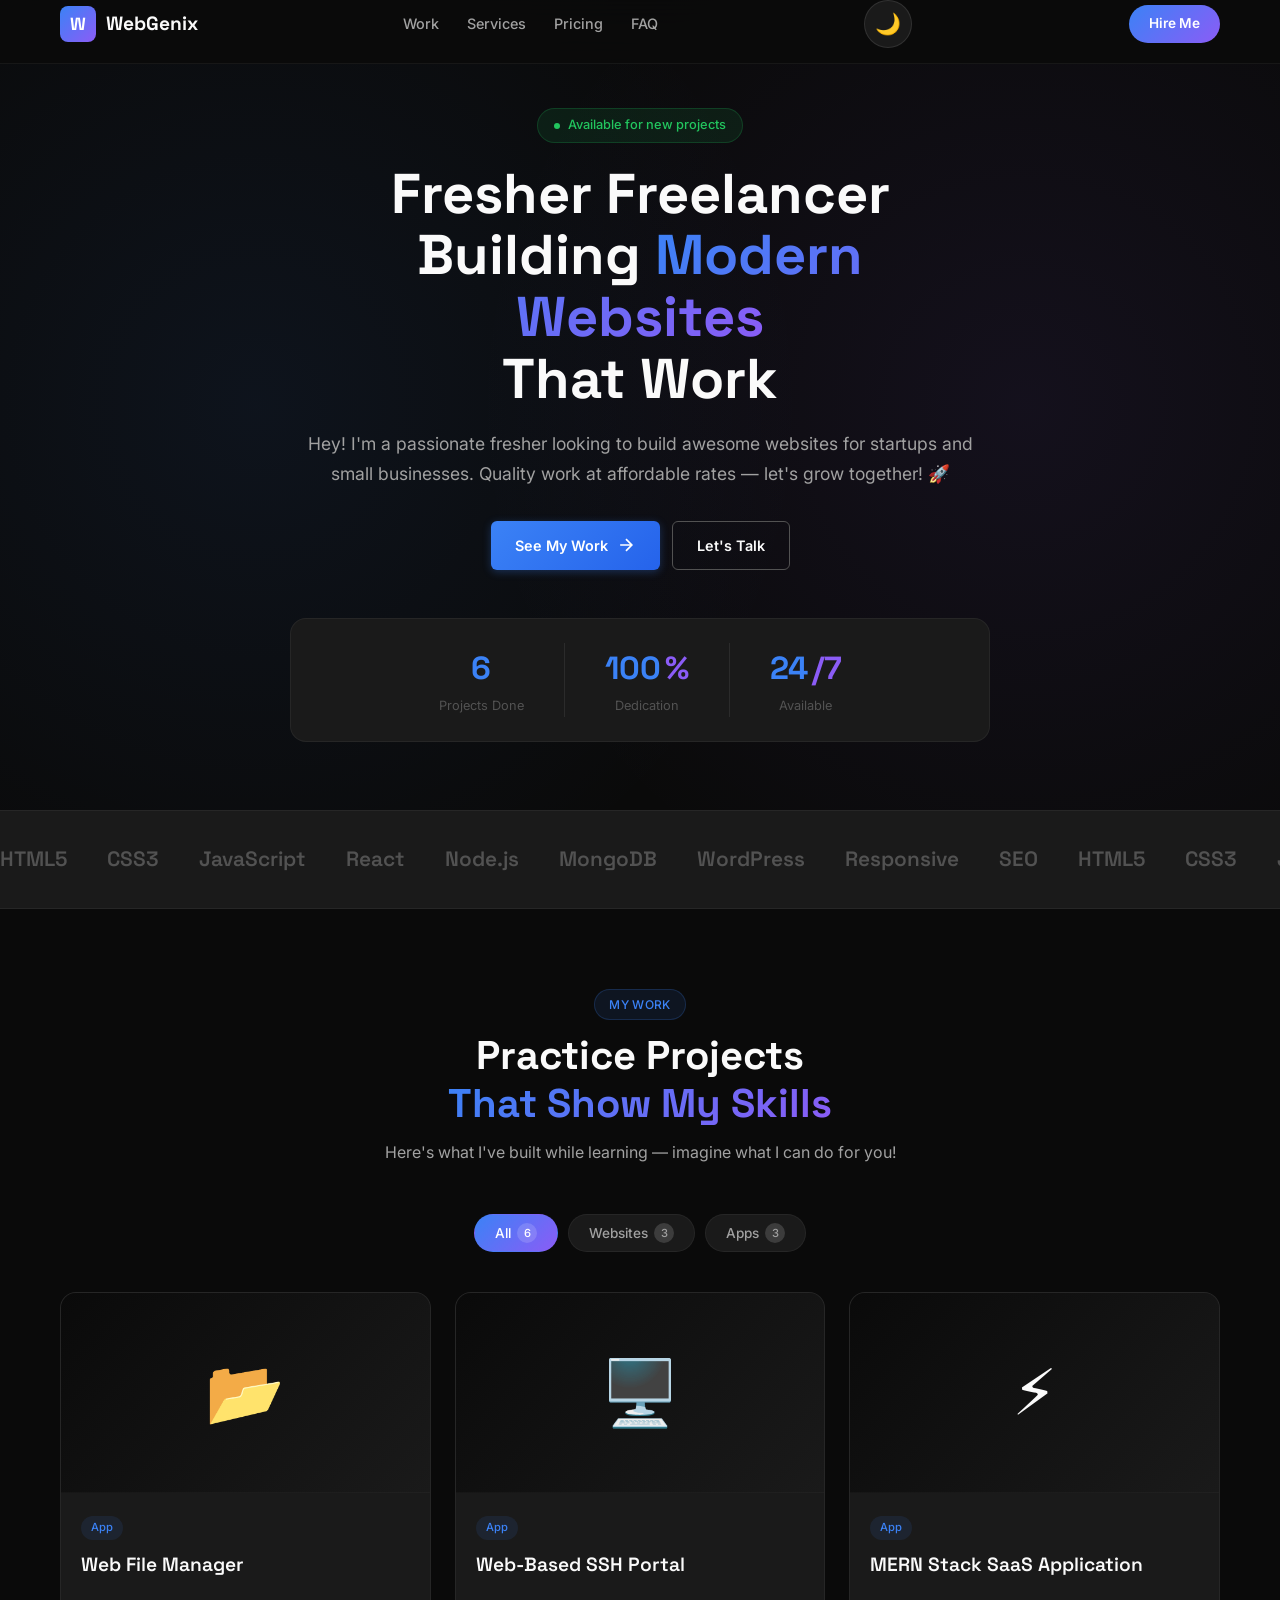
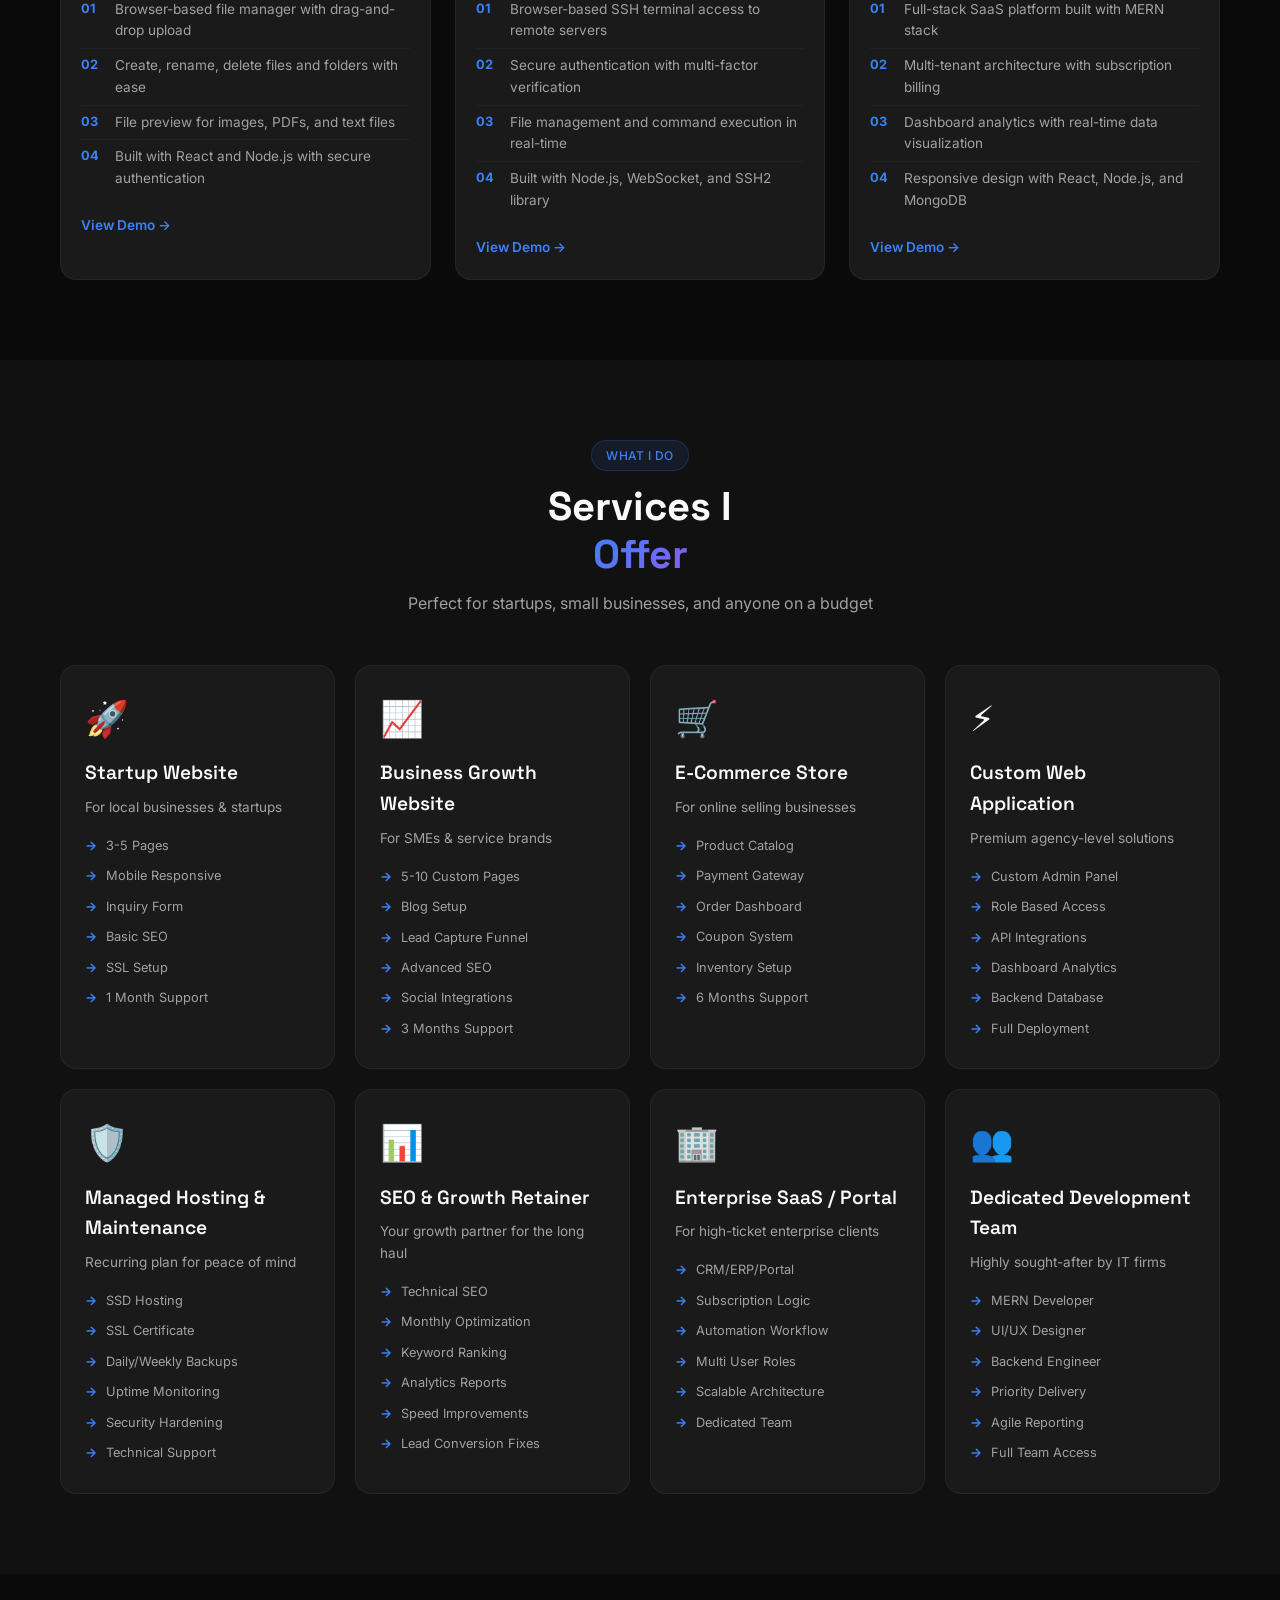
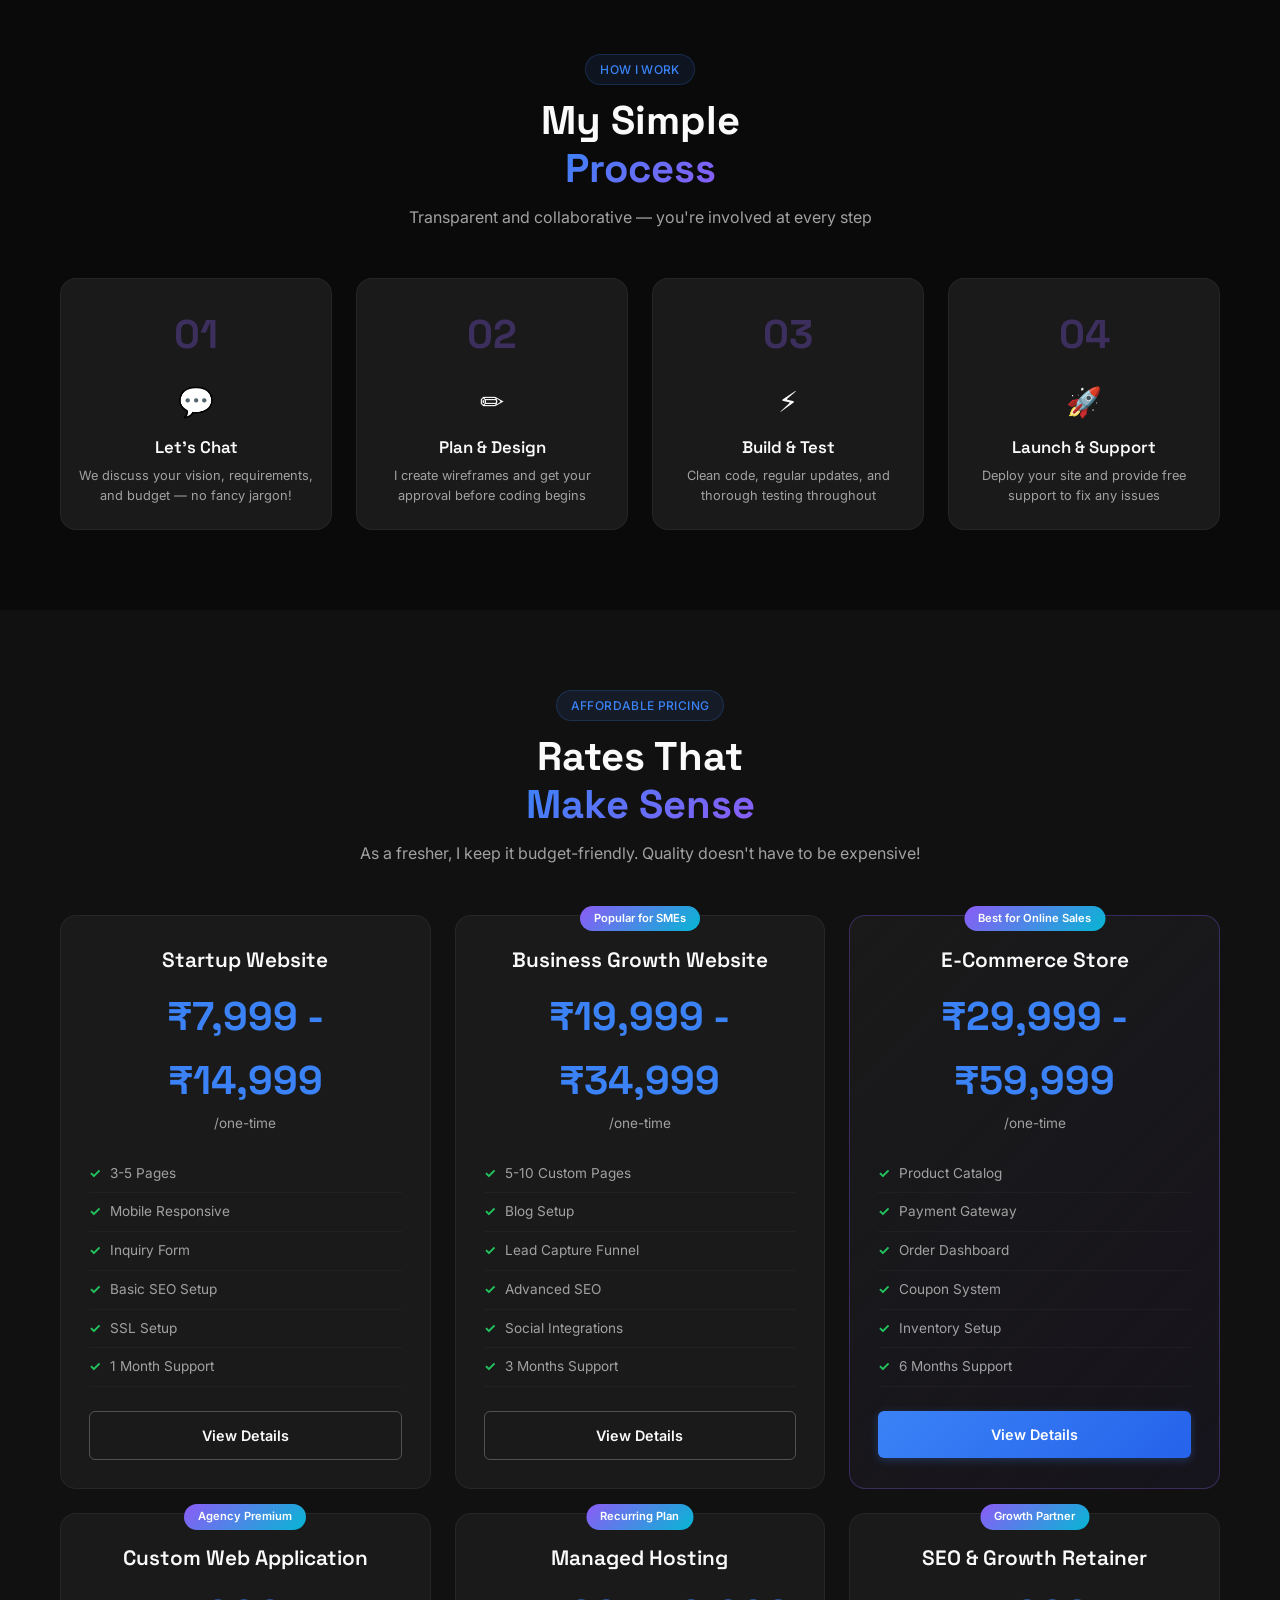
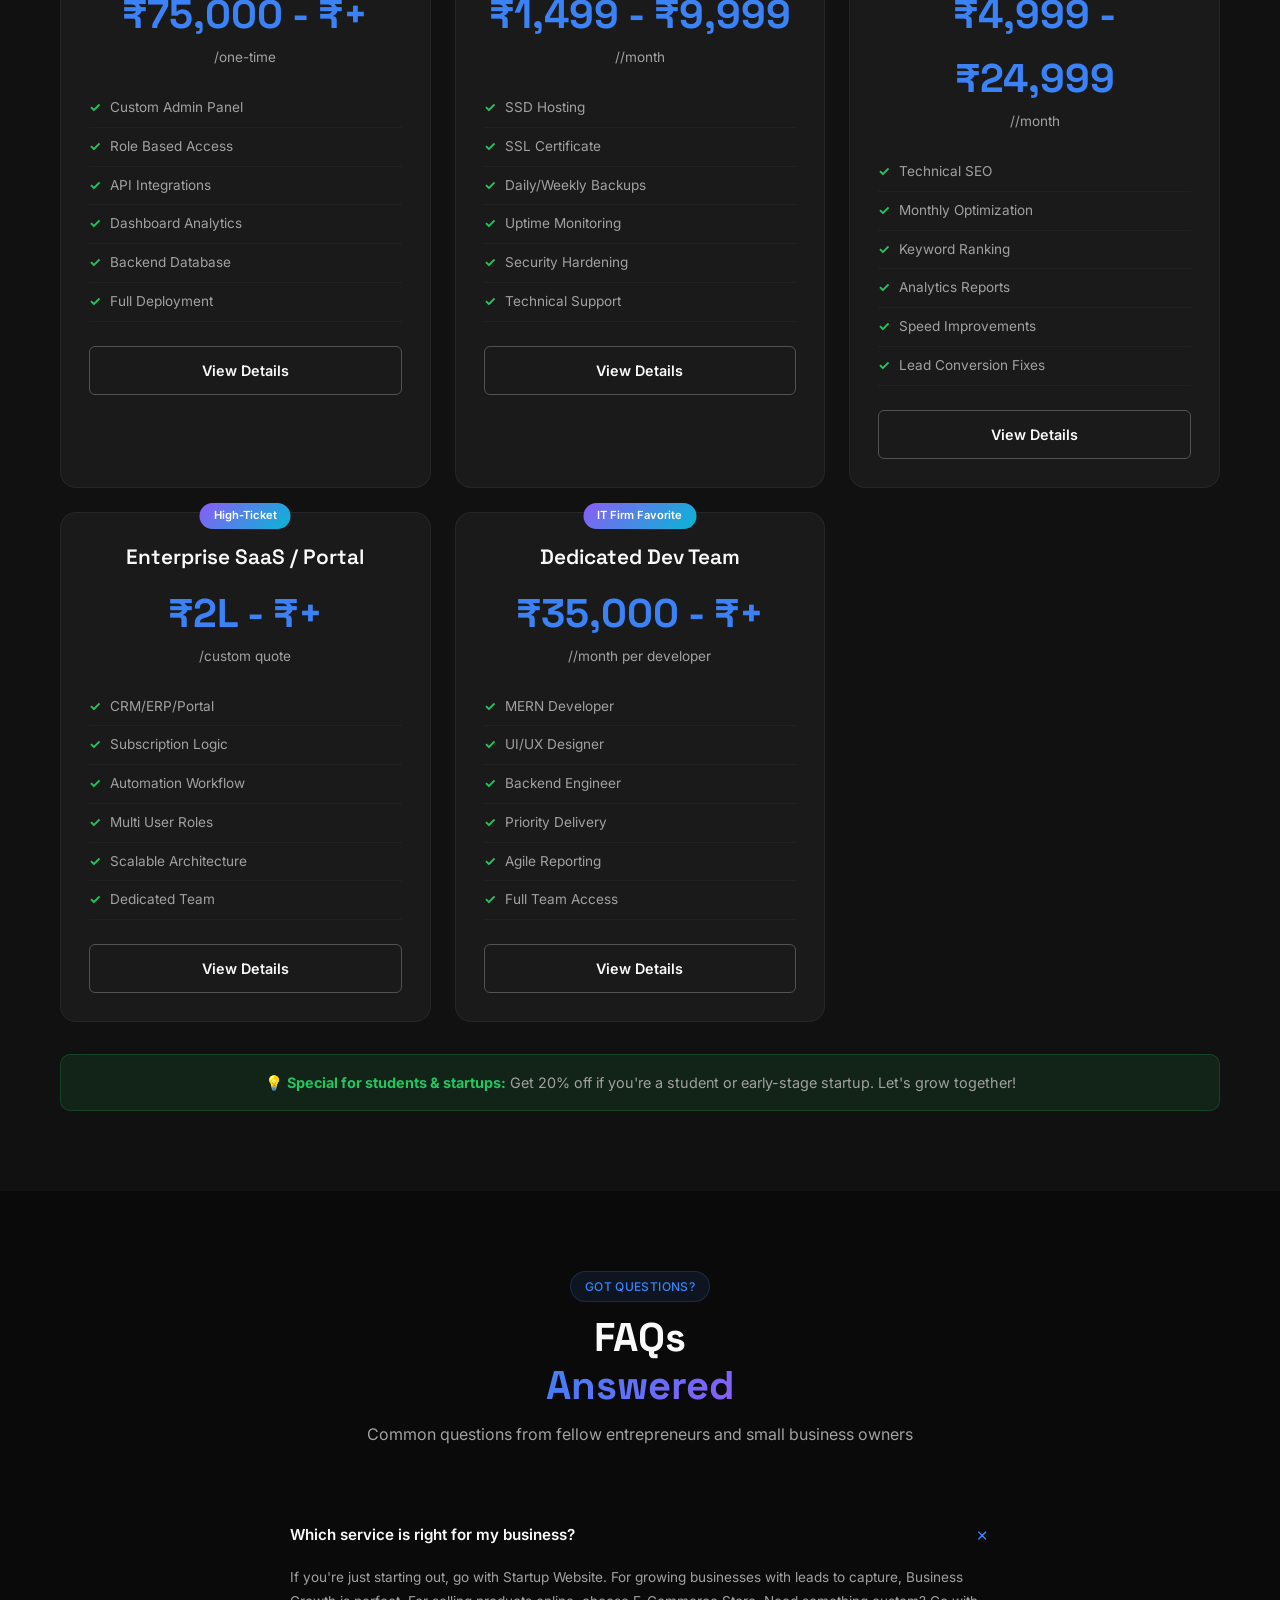
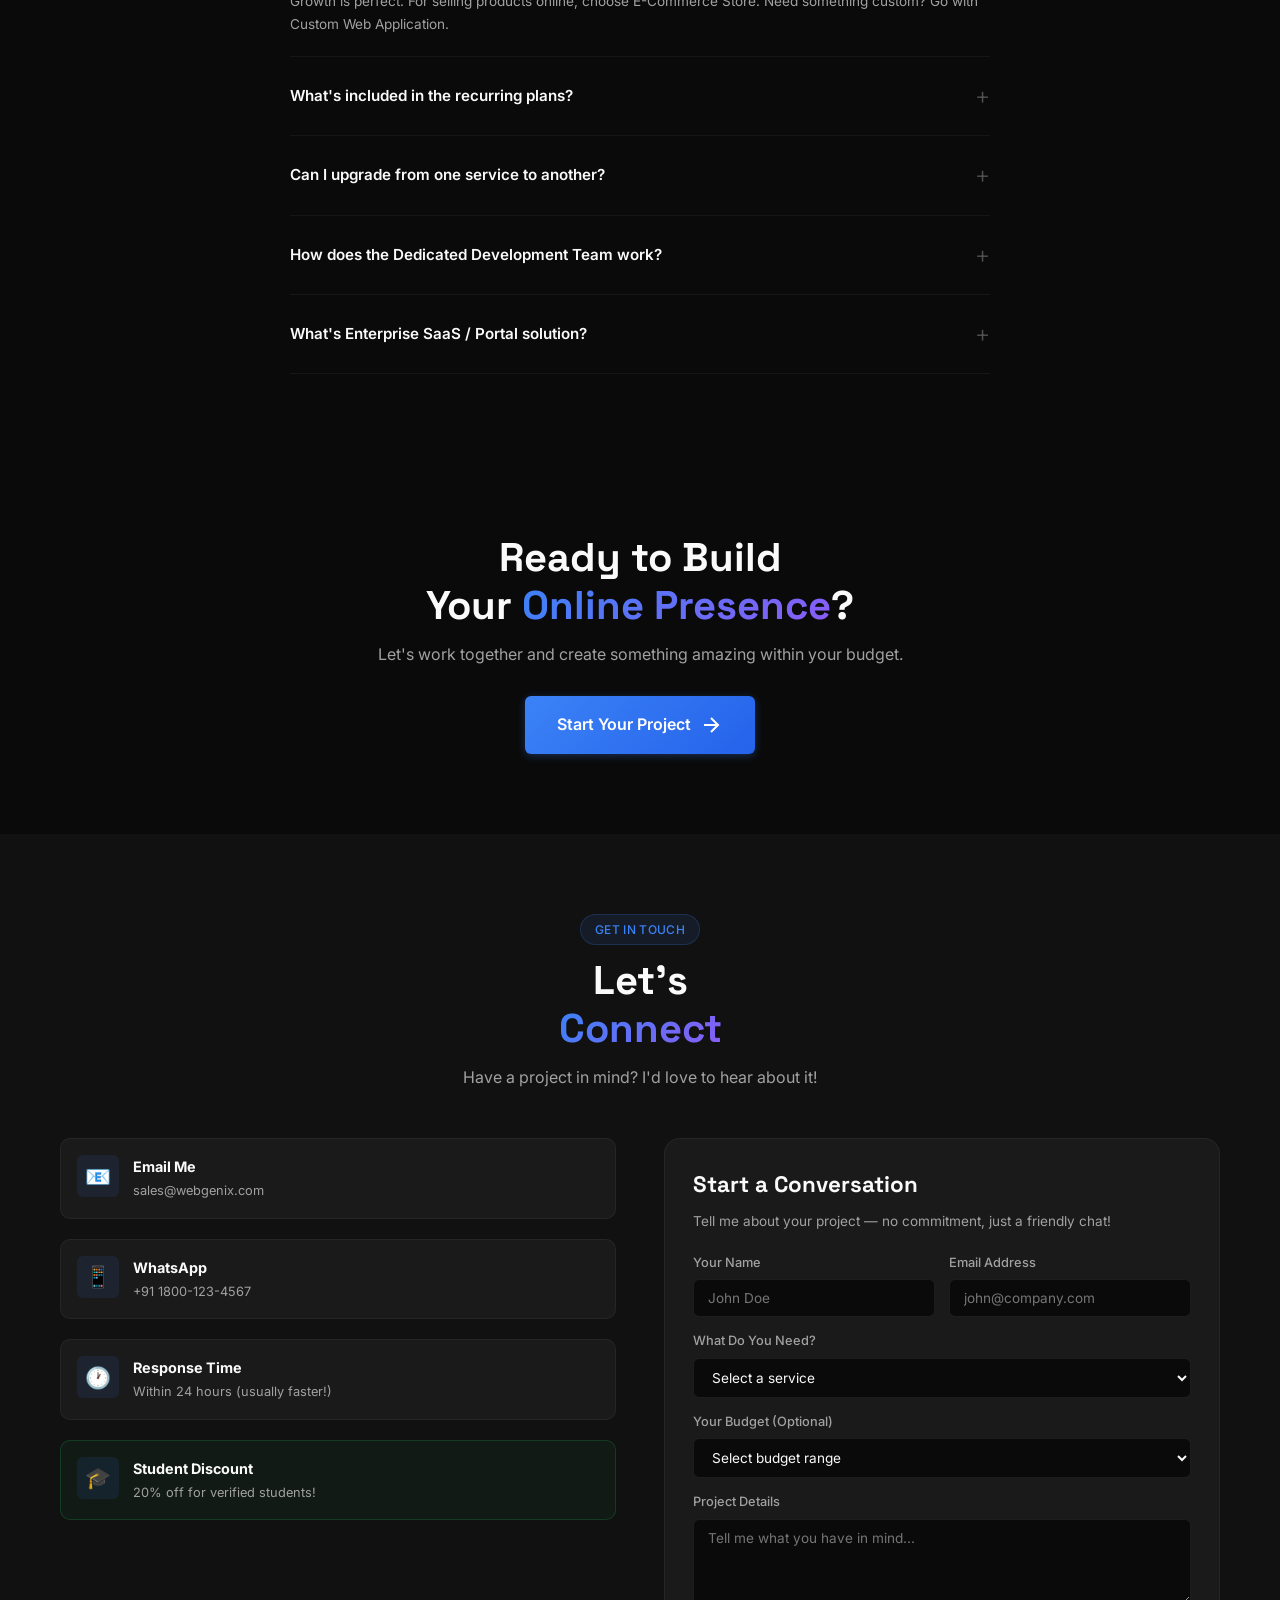
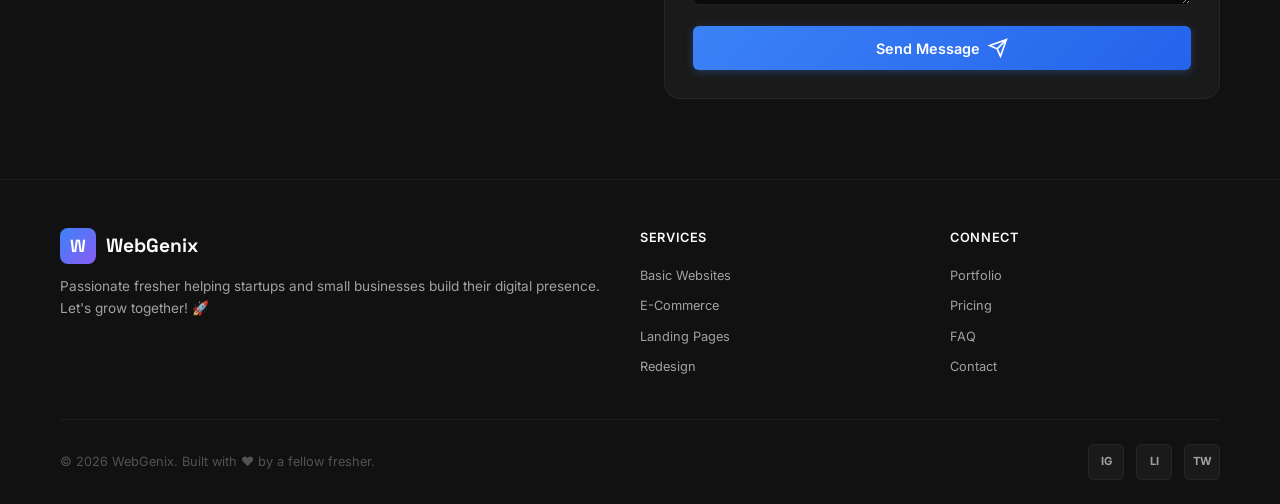
==== index.html @ 500eea71 "first commit" ====
<!DOCTYPE html>
<html lang="en">
<head>
    <meta charset="UTF-8">
    <meta name="viewport" content="width=device-width, initial-scale=1.0">
    <title>WebGenix - Fresher Freelancer | Affordable Web Development</title>
    <link rel="preconnect" href="https://fonts.googleapis.com">
    <link rel="preconnect" href="https://fonts.gstatic.com" crossorigin>
    <link href="https://fonts.googleapis.com/css2?family=Inter:wght@400;500;600;700&family=Space+Grotesk:wght@400;500;600;700&display=swap" rel="stylesheet">
    <link rel="stylesheet" href="style.css">
</head>
<body>
    <!-- Header -->
    <header class="header" id="header">
        <div class="container">
            <div class="header-content">
                <a href="#" class="logo">
                    <div class="logo-icon"><span>W</span></div>
                    <span class="logo-text">WebGenix</span>
                </a>
                <nav class="nav" id="nav">
                    <a href="#portfolio" class="nav-link">Work</a>
                    <a href="#services" class="nav-link">Services</a>
                    <a href="#pricing" class="nav-link">Pricing</a>
                    <a href="#faq" class="nav-link">FAQ</a>
                </nav>
                <button class="theme-toggle" id="themeToggle" aria-label="Toggle theme">
                    <span class="theme-icon light-icon">☀️</span>
                    <span class="theme-icon dark-icon">🌙</span>
                </button>
                <a href="#contact" class="btn-nav">Hire Me</a>
                <button class="mobile-menu-btn" id="mobileMenuBtn" aria-label="Toggle menu">
                    <span></span>
                    <span></span>
                    <span></span>
                </button>
            </div>
        </div>
    </header>

    <!-- Hero Section -->
    <section class="hero" id="hero">
        <div class="hero-pattern"></div>
        <div class="container">
            <div class="hero-content">
                <div class="hero-badge animate-on-scroll">
                    <span class="badge-dot"></span>
                    Available for new projects
                </div>
                <h1 class="hero-title animate-on-scroll">
                    Fresher Freelancer<br>
                    Building <span class="text-gradient">Modern Websites</span><br>
                    That Work
                </h1>
                <p class="hero-description animate-on-scroll">
                    Hey! I'm a passionate fresher looking to build awesome websites for startups and small businesses. 
                    <span class="highlight">Quality work at affordable rates</span> — let's grow together! 🚀
                </p>
                <div class="hero-actions animate-on-scroll">
                    <a href="#portfolio" class="btn btn-primary">
                        See My Work
                        <svg width="20" height="20" viewBox="0 0 24 24" fill="none" stroke="currentColor" stroke-width="2">
                            <path d="M5 12h14M12 5l7 7-7 7"/>
                        </svg>
                    </a>
                    <a href="#contact" class="btn btn-secondary">
                        Let's Talk
                    </a>
                </div>
                <div class="hero-stats animate-on-scroll">
                    <div class="stat-item">
                        <div class="stat-number" data-target="6">0</div>
                        <div class="stat-label">Projects Done</div>
                    </div>
                    <div class="stat-divider"></div>
                    <div class="stat-item">
                        <div class="stat-number" data-target="100">0</div>
                        <div class="stat-suffix">%</div>
                        <div class="stat-label">Dedication</div>
                    </div>
                    <div class="stat-divider"></div>
                    <div class="stat-item">
                        <div class="stat-number" data-target="24">0</div>
                        <div class="stat-suffix">/7</div>
                        <div class="stat-label">Available</div>
                    </div>
                </div>
            </div>
        </div>
    </section>

    <!-- Marquee -->
    <section class="marquee-section">
        <div class="marquee">
            <div class="marquee-content">
                <span>HTML5</span>
                <span>CSS3</span>
                <span>JavaScript</span>
                <span>React</span>
                <span>Node.js</span>
                <span>MongoDB</span>
                <span>WordPress</span>
                <span>Responsive</span>
                <span>SEO</span>
                <span>HTML5</span>
                <span>CSS3</span>
                <span>JavaScript</span>
                <span>React</span>
                <span>Node.js</span>
                <span>MongoDB</span>
                <span>WordPress</span>
                <span>Responsive</span>
                <span>SEO</span>
            </div>
        </div>
    </section>

    <!-- Portfolio Section -->
    <section class="section" id="portfolio">
        <div class="container">
            <div class="section-header animate-on-scroll">
                <span class="section-tag">My Work</span>
                <h2 class="section-title">Practice Projects<br><span class="text-gradient">That Show My Skills</span></h2>
                <p class="section-description">Here's what I've built while learning — imagine what I can do for you!</p>
            </div>
            
            <div class="portfolio-tabs animate-on-scroll">
                <button class="tab-btn active" data-filter="all">
                    <span>All</span>
                    <span class="tab-count">6</span>
                </button>
                <button class="tab-btn" data-filter="website">
                    <span>Websites</span>
                    <span class="tab-count">3</span>
                </button>
                <button class="tab-btn" data-filter="application">
                    <span>Apps</span>
                    <span class="tab-count">3</span>
                </button>
            </div>

            <div class="portfolio-grid" id="portfolioGrid">
                <!-- Portfolio items loaded by JS -->
            </div>
        </div>
    </section>

    <!-- Services Section -->
    <section class="section section-alt" id="services">
        <div class="container">
            <div class="section-header animate-on-scroll">
                <span class="section-tag">What I Do</span>
                <h2 class="section-title">Services I<br><span class="text-gradient">Offer</span></h2>
                <p class="section-description">Perfect for startups, small businesses, and anyone on a budget</p>
            </div>
            <div class="services-grid" id="servicesGrid">
                <!-- Services loaded by JS -->
            </div>
        </div>
    </section>

    <!-- Process Section -->
    <section class="section" id="process">
        <div class="container">
            <div class="section-header animate-on-scroll">
                <span class="section-tag">How I Work</span>
                <h2 class="section-title">My Simple<br><span class="text-gradient">Process</span></h2>
                <p class="section-description">Transparent and collaborative — you're involved at every step</p>
            </div>
            <div class="process-grid">
                <div class="process-step animate-on-scroll">
                    <div class="step-number">01</div>
                    <div class="step-icon">💬</div>
                    <h3 class="step-title">Let's Chat</h3>
                    <p class="step-desc">We discuss your vision, requirements, and budget — no fancy jargon!</p>
                </div>
                <div class="process-step animate-on-scroll">
                    <div class="step-number">02</div>
                    <div class="step-icon">✏️</div>
                    <h3 class="step-title">Plan & Design</h3>
                    <p class="step-desc">I create wireframes and get your approval before coding begins</p>
                </div>
                <div class="process-step animate-on-scroll">
                    <div class="step-number">03</div>
                    <div class="step-icon">⚡</div>
                    <h3 class="step-title">Build & Test</h3>
                    <p class="step-desc">Clean code, regular updates, and thorough testing throughout</p>
                </div>
                <div class="process-step animate-on-scroll">
                    <div class="step-number">04</div>
                    <div class="step-icon">🚀</div>
                    <h3 class="step-title">Launch & Support</h3>
                    <p class="step-desc">Deploy your site and provide free support to fix any issues</p>
                </div>
            </div>
        </div>
    </section>

    <!-- Pricing Section -->
    <section class="section section-alt" id="pricing">
        <div class="container">
            <div class="section-header animate-on-scroll">
                <span class="section-tag">Affordable Pricing</span>
                <h2 class="section-title">Rates That<br><span class="text-gradient">Make Sense</span></h2>
                <p class="section-description">As a fresher, I keep it budget-friendly. Quality doesn't have to be expensive!</p>
            </div>
            <div class="pricing-grid" id="pricingPlans">
                <!-- Pricing plans loaded by JS -->
            </div>
            <div class="pricing-note animate-on-scroll">
                <p>💡 <strong>Special for students & startups:</strong> Get 20% off if you're a student or early-stage startup. Let's grow together!</p>
            </div>
        </div>
    </section>

    <!-- FAQ Section -->
    <section class="section" id="faq">
        <div class="container">
            <div class="section-header animate-on-scroll">
                <span class="section-tag">Got Questions?</span>
                <h2 class="section-title">FAQs<br><span class="text-gradient">Answered</span></h2>
                <p class="section-description">Common questions from fellow entrepreneurs and small business owners</p>
            </div>
            <div class="faq-list" id="faqList">
                <!-- FAQ items loaded by JS -->
            </div>
        </div>
    </section>

    <!-- CTA Section -->
    <section class="section cta-section">
        <div class="container">
            <div class="cta-content animate-on-scroll">
                <h2 class="cta-title">Ready to Build<br>Your <span class="text-gradient">Online Presence</span>?</h2>
                <p class="cta-desc">Let's work together and create something amazing within your budget.</p>
                <a href="#contact" class="btn btn-primary btn-lg">
                    Start Your Project
                    <svg width="24" height="24" viewBox="0 0 24 24" fill="none" stroke="currentColor" stroke-width="2">
                        <path d="M5 12h14M12 5l7 7-7 7"/>
                    </svg>
                </a>
            </div>
        </div>
    </section>

    <!-- Contact Section -->
    <section class="section section-alt" id="contact">
        <div class="container">
            <div class="section-header animate-on-scroll">
                <span class="section-tag">Get In Touch</span>
                <h2 class="section-title">Let's<br><span class="text-gradient">Connect</span></h2>
                <p class="section-description">Have a project in mind? I'd love to hear about it!</p>
            </div>
            <div class="contact-content">
                <div class="contact-info animate-on-scroll">
                    <div class="contact-card">
                        <div class="contact-icon-wrap"><span>📧</span></div>
                        <div>
                            <h4>Email Me</h4>
                            <p>sales@webgenix.com</p>
                        </div>
                    </div>
                    <div class="contact-card">
                        <div class="contact-icon-wrap"><span>📱</span></div>
                        <div>
                            <h4>WhatsApp</h4>
                            <p>+91 1800-123-4567</p>
                        </div>
                    </div>
                    <div class="contact-card">
                        <div class="contact-icon-wrap"><span>🕐</span></div>
                        <div>
                            <h4>Response Time</h4>
                            <p>Within 24 hours (usually faster!)</p>
                        </div>
                    </div>
                    <div class="contact-card highlight-card">
                        <div class="contact-icon-wrap"><span>🎓</span></div>
                        <div>
                            <h4>Student Discount</h4>
                            <p>20% off for verified students!</p>
                        </div>
                    </div>
                </div>
                <div class="contact-form-wrap animate-on-scroll">
                    <form id="quoteForm" class="contact-form">
                        <h3>Start a Conversation</h3>
                        <p class="form-intro">Tell me about your project — no commitment, just a friendly chat!</p>
                        <div class="form-row">
                            <div class="form-group">
                                <label>Your Name</label>
                                <input type="text" placeholder="John Doe" required>
                            </div>
                            <div class="form-group">
                                <label>Email Address</label>
                                <input type="email" placeholder="john@company.com" required>
                            </div>
                        </div>
                        <div class="form-group">
                            <label>What Do You Need?</label>
                            <select required>
                                <option value="">Select a service</option>
                                <option>Basic Website (3-5 pages)</option>
                                <option>E-Commerce Store</option>
                                <option>Landing Page</option>
                                <option>Website Redesign</option>
                                <option>Not sure yet (let's discuss!)</option>
                            </select>
                        </div>
                        <div class="form-group">
                            <label>Your Budget (Optional)</label>
                            <select>
                                <option value="">Select budget range</option>
                                <option>₹5,000 - ₹10,000</option>
                                <option>₹10,000 - ₹20,000</option>
                                <option>₹20,000+</option>
                                <option>Let's discuss</option>
                            </select>
                        </div>
                        <div class="form-group">
                            <label>Project Details</label>
                            <textarea rows="4" placeholder="Tell me what you have in mind..."></textarea>
                        </div>
                        <button type="submit" class="btn btn-primary" style="width:100%;">
                            Send Message
                            <svg width="20" height="20" viewBox="0 0 24 24" fill="none" stroke="currentColor" stroke-width="2">
                                <path d="M22 2L11 13M22 2l-7 20-4-9-9-4 20-7z"/>
                            </svg>
                        </button>
                    </form>
                </div>
            </div>
        </div>
    </section>

    <!-- Footer -->
    <footer class="footer">
        <div class="container">
            <div class="footer-top">
                <div class="footer-brand">
                    <div class="logo">
                        <div class="logo-icon"><span>W</span></div>
                        <span class="logo-text">WebGenix</span>
                    </div>
                    <p>Passionate fresher helping startups and small businesses build their digital presence. Let's grow together! 🚀</p>
                </div>
                <div class="footer-links">
                    <h4>Services</h4>
                    <a href="#services">Basic Websites</a>
                    <a href="#services">E-Commerce</a>
                    <a href="#services">Landing Pages</a>
                    <a href="#services">Redesign</a>
                </div>
                <div class="footer-links">
                    <h4>Connect</h4>
                    <a href="#portfolio">Portfolio</a>
                    <a href="#pricing">Pricing</a>
                    <a href="#faq">FAQ</a>
                    <a href="#contact">Contact</a>
                </div>
            </div>
            <div class="footer-bottom">
                <p>&copy; 2026 WebGenix. Built with ❤️ by a fellow fresher.</p>
                <div class="footer-social">
                    <a href="#" aria-label="Instagram">IG</a>
                    <a href="#" aria-label="LinkedIn">LI</a>
                    <a href="#" aria-label="Twitter">TW</a>
                </div>
            </div>
        </div>
    </footer>

    <script src="services-data.js"></script>
    <script src="script.js"></script>
</body>
</html>
---- style.css ----
/* WebGenix - Complete 8 Services Theme */

:root {
    --color-bg: #0a0a0a;
    --color-bg-alt: #111111;
    --color-surface: #1a1a1a;
    --color-text: #fafafa;
    --color-text-secondary: #a1a1a1;
    --color-text-muted: #525252;
    --color-primary: #3b82f6;
    --color-primary-hover: #2563eb;
    --color-accent: #8b5cf6;
    --color-success: #22c55e;
    --font-main: 'Inter', system-ui, -apple-system, sans-serif;
    --font-display: 'Space Grotesk', system-ui, sans-serif;
    --container-max-width: 1200px;
    --radius-sm: 6px;
    --radius-md: 10px;
    --radius-lg: 16px;
    --radius-full: 9999px;
}

* { margin: 0; padding: 0; box-sizing: border-box; }

body {
    font-family: var(--font-main);
    background-color: var(--color-bg);
    color: var(--color-text);
    line-height: 1.6;
    overflow-x: hidden;
}

a { text-decoration: none; color: inherit; }

.container {
    max-width: var(--container-max-width);
    margin: 0 auto;
    padding: 0 20px;
}

/* Animations on Scroll */
.animate-on-scroll {
    opacity: 0;
    transform: translateY(20px);
    transition: opacity 0.7s ease, transform 0.7s ease;
}

.animate-on-scroll.visible {
    opacity: 1;
    transform: translateY(0);
}

/* Section */
.section {
    padding: 80px 0;
    position: relative;
}

.section-alt {
    background-color: var(--color-bg-alt);
}

.section-header {
    text-align: center;
    margin-bottom: 48px;
}

.section-tag {
    display: inline-block;
    padding: 5px 14px;
    background: rgba(59, 130, 246, 0.1);
    border: 1px solid rgba(59, 130, 246, 0.2);
    border-radius: var(--radius-full);
    font-size: 0.75rem;
    font-weight: 500;
    color: var(--color-primary);
    margin-bottom: 12px;
    letter-spacing: 0.03em;
    text-transform: uppercase;
}

.section-title {
    font-family: var(--font-display);
    font-size: 2.5rem;
    font-weight: 700;
    line-height: 1.2;
    margin-bottom: 12px;
}

.text-gradient {
    background: linear-gradient(135deg, #3b82f6, #8b5cf6);
    -webkit-background-clip: text;
    -webkit-text-fill-color: transparent;
    background-clip: text;
}

.section-description {
    font-size: 1rem;
    color: var(--color-text-secondary);
    max-width: 600px;
    margin: 0 auto;
}

/* Buttons */
.btn {
    display: inline-flex;
    align-items: center;
    justify-content: center;
    gap: 8px;
    padding: 12px 24px;
    font-size: 0.9rem;
    font-weight: 600;
    border-radius: var(--radius-sm);
    border: none;
    cursor: pointer;
    transition: all 250ms ease;
    font-family: var(--font-main);
}

.btn-primary {
    background: linear-gradient(135deg, #3b82f6, #2563eb);
    color: white;
    box-shadow: 0 2px 8px rgba(59, 130, 246, 0.3);
}

.btn-primary:hover {
    transform: translateY(-2px);
    box-shadow: 0 4px 16px rgba(59, 130, 246, 0.5);
}

.btn-secondary {
    background-color: transparent;
    color: var(--color-text);
    border: 1.5px solid var(--color-text-muted);
}

.btn-secondary:hover {
    background-color: var(--color-surface);
    border-color: var(--color-text);
}

.btn-lg {
    padding: 16px 32px;
    font-size: 1rem;
}

/* Header */
.header {
    position: fixed;
    top: 0; left: 0; right: 0;
    height: 64px;
    background: rgba(10, 10, 10, 0.9);
    backdrop-filter: blur(16px);
    border-bottom: 1px solid rgba(255, 255, 255, 0.05);
    z-index: 1000;
    transition: box-shadow 300ms ease;
}

.header.scrolled {
    box-shadow: 0 2px 12px rgba(0, 0, 0, 0.2);
}

.header-content {
    display: flex;
    align-items: center;
    justify-content: space-between;
    height: 100%;
}

.logo {
    display: flex;
    align-items: center;
    gap: 10px;
    font-size: 1.2rem;
    font-weight: 700;
    font-family: var(--font-display);
}

.logo-icon {
    width: 36px; height: 36px;
    background: linear-gradient(135deg, #3b82f6, #8b5cf6);
    border-radius: 8px;
    display: flex;
    align-items: center;
    justify-content: center;
    font-weight: 800;
    font-size: 1.1rem;
    color: white;
}

.nav {
    display: flex;
    gap: 28px;
}

.nav-link {
    color: var(--color-text-secondary);
    font-weight: 500;
    font-size: 0.9rem;
    transition: color 200ms ease;
}

.nav-link:hover { color: var(--color-text); }

.btn-nav {
    padding: 8px 20px;
    background: linear-gradient(135deg, #3b82f6, #8b5cf6);
    color: white;
    border-radius: var(--radius-full);
    font-size: 0.85rem;
    font-weight: 600;
    transition: all 250ms ease;
}

.btn-nav:hover {
    transform: translateY(-2px);
    box-shadow: 0 4px 12px rgba(59, 130, 246, 0.4);
}

.mobile-menu-btn {
    display: none;
    flex-direction: column;
    gap: 5px;
    background: none;
    border: none;
    cursor: pointer;
    padding: 8px;
}

.mobile-menu-btn span {
    width: 22px; height: 2px;
    background-color: var(--color-text);
    transition: all 200ms ease;
}

/* Hero */
.hero {
    min-height: 90vh;
    display: flex;
    align-items: center;
    position: relative;
    padding: 100px 0 60px;
}

.hero-pattern {
    position: absolute;
    inset: 0;
    background-image:
        radial-gradient(circle at 20% 50%, rgba(59, 130, 246, 0.08) 0%, transparent 50%),
        radial-gradient(circle at 80% 50%, rgba(139, 92, 246, 0.08) 0%, transparent 50%);
    pointer-events: none;
}

.hero-content {
    position: relative;
    text-align: center;
    max-width: 700px;
    margin: 0 auto;
}

.hero-badge {
    display: inline-flex;
    align-items: center;
    gap: 8px;
    padding: 6px 16px;
    background: rgba(34, 197, 94, 0.1);
    border: 1px solid rgba(34, 197, 94, 0.2);
    border-radius: var(--radius-full);
    font-size: 0.8rem;
    font-weight: 500;
    color: #22c55e;
    margin-bottom: 20px;
}

.badge-dot {
    width: 6px; height: 6px;
    background: #22c55e;
    border-radius: 50%;
    animation: pulse 1.5s ease-in-out infinite;
}

@keyframes pulse {
    0%, 100% { opacity: 1; }
    50% { opacity: 0.3; }
}

.hero-title {
    font-family: var(--font-display);
    font-size: 3.5rem;
    font-weight: 800;
    line-height: 1.1;
    margin-bottom: 20px;
}

.hero-description {
    font-size: 1.1rem;
    color: var(--color-text-secondary);
    margin-bottom: 32px;
    line-height: 1.7;
}

.hero-actions {
    display: flex;
    gap: 12px;
    justify-content: center;
    margin-bottom: 48px;
}

.hero-stats {
    display: flex;
    justify-content: center;
    gap: 40px;
    padding: 24px 40px;
    background: var(--color-surface);
    border: 1px solid rgba(255, 255, 255, 0.05);
    border-radius: var(--radius-lg);
}

.stat-item { text-align: center; }

.stat-number {
    font-family: var(--font-display);
    font-size: 2rem;
    font-weight: 800;
    color: var(--color-primary);
    display: inline;
}

.stat-suffix {
    font-family: var(--font-display);
    font-size: 2rem;
    font-weight: 800;
    color: var(--color-accent);
    display: inline;
}

.stat-label {
    font-size: 0.8rem;
    color: var(--color-text-muted);
    margin-top: 2px;
}

.stat-divider {
    width: 1px;
    background: rgba(255, 255, 255, 0.08);
}

/* Marquee */
.marquee-section {
    padding: 32px 0;
    background: var(--color-surface);
    border-top: 1px solid rgba(255, 255, 255, 0.05);
    border-bottom: 1px solid rgba(255, 255, 255, 0.05);
    overflow: hidden;
}

.marquee {
    display: flex;
    animation: marquee 25s linear infinite;
    white-space: nowrap;
}

.marquee-content {
    display: flex;
    gap: 40px;
    flex-shrink: 0;
}

.marquee-content span {
    font-family: var(--font-display);
    font-size: 1.3rem;
    font-weight: 600;
    color: var(--color-text-muted);
    transition: color 300ms ease;
}

.marquee-content span:hover { color: var(--color-primary); }

@keyframes marquee {
    0% { transform: translateX(0); }
    100% { transform: translateX(-50%); }
}

/* Services Grid - 8 Cards Layout */
.services-grid {
    display: grid;
    grid-template-columns: repeat(auto-fit, minmax(260px, 1fr));
    gap: 20px;
}

.service-card {
    background: var(--color-surface);
    border: 1px solid rgba(255, 255, 255, 0.05);
    border-radius: var(--radius-lg);
    padding: 24px;
    transition: all 300ms ease;
}

.service-card:hover {
    transform: translateY(-5px);
    border-color: rgba(59, 130, 246, 0.2);
    box-shadow: 0 12px 24px rgba(0, 0, 0, 0.2);
}

.service-icon {
    font-size: 2.2rem;
    margin-bottom: 12px;
}

.service-title {
    font-family: var(--font-display);
    font-size: 1.2rem;
    font-weight: 600;
    margin-bottom: 8px;
}

.service-desc {
    color: var(--color-text-secondary);
    font-size: 0.85rem;
    margin-bottom: 12px;
    line-height: 1.6;
}

.service-features {
    list-style: none;
}

.service-features li {
    padding: 5px 0;
    color: var(--color-text-secondary);
    font-size: 0.8rem;
}

.service-features li::before {
    content: "→ ";
    color: var(--color-primary);
    font-weight: 700;
    margin-right: 6px;
}

/* Pricing Grid - 8 Cards Layout */
.pricing-grid {
    display: grid;
    grid-template-columns: repeat(auto-fit, minmax(280px, 1fr));
    gap: 24px;
}

.pricing-card {
    background: var(--color-surface);
    border: 1px solid rgba(255, 255, 255, 0.05);
    border-radius: var(--radius-lg);
    padding: 28px;
    text-align: center;
    transition: all 300ms ease;
    position: relative;
}

.pricing-card.featured {
    border-color: rgba(139, 92, 246, 0.3);
    background: linear-gradient(135deg, var(--color-surface), rgba(139, 92, 246, 0.05));
}

.pricing-card:hover {
    transform: translateY(-5px);
    box-shadow: 0 12px 24px rgba(0, 0, 0, 0.2);
}

.pricing-badge {
    position: absolute;
    top: -10px; left: 50%;
    transform: translateX(-50%);
    padding: 4px 14px;
    background: linear-gradient(135deg, #8b5cf6, #06b6d4);
    color: white;
    border-radius: var(--radius-full);
    font-size: 0.7rem;
    font-weight: 600;
    white-space: nowrap;
}

.pricing-name {
    font-family: var(--font-display);
    font-size: 1.3rem;
    font-weight: 600;
    margin-bottom: 8px;
}

.pricing-amount {
    font-family: var(--font-display);
    font-size: 2.5rem;
    font-weight: 800;
    color: var(--color-primary);
}

.pricing-period {
    color: var(--color-text-secondary);
    font-size: 0.85rem;
    margin-bottom: 20px;
}

.pricing-features {
    list-style: none;
    margin-bottom: 24px;
    text-align: left;
}

.pricing-features li {
    padding: 8px 0;
    border-bottom: 1px solid rgba(255, 255, 255, 0.03);
    color: var(--color-text-secondary);
    font-size: 0.85rem;
}

.pricing-features li::before {
    content: "✓ ";
    color: #22c55e;
    font-weight: 700;
    margin-right: 6px;
}

/* Portfolio */
.portfolio-tabs {
    display: flex;
    justify-content: center;
    gap: 10px;
    margin-bottom: 40px;
    flex-wrap: wrap;
}

.tab-btn {
    display: inline-flex;
    align-items: center;
    gap: 6px;
    padding: 8px 20px;
    background: var(--color-surface);
    border: 1px solid rgba(255, 255, 255, 0.05);
    border-radius: var(--radius-full);
    font-size: 0.85rem;
    font-weight: 500;
    cursor: pointer;
    transition: all 250ms ease;
    color: var(--color-text-secondary);
    font-family: var(--font-main);
}

.tab-btn:hover {
    border-color: rgba(59, 130, 246, 0.3);
    color: var(--color-text);
}

.tab-btn.active {
    background: linear-gradient(135deg, #3b82f6, #8b5cf6);
    color: white;
    border-color: transparent;
}

.tab-count {
    display: inline-flex;
    align-items: center;
    justify-content: center;
    width: 20px; height: 20px;
    background: rgba(255, 255, 255, 0.15);
    border-radius: 50%;
    font-size: 0.7rem;
}

.portfolio-grid {
    display: grid;
    grid-template-columns: repeat(auto-fit, minmax(300px, 1fr));
    gap: 24px;
}

.portfolio-card {
    background: var(--color-surface);
    border: 1px solid rgba(255, 255, 255, 0.05);
    border-radius: var(--radius-lg);
    overflow: hidden;
    transition: all 300ms ease;
}

.portfolio-card:hover {
    transform: translateY(-5px);
    border-color: rgba(59, 130, 246, 0.2);
    box-shadow: 0 12px 24px rgba(0, 0, 0, 0.2);
}

.portfolio-image {
    width: 100%;
    height: 200px;
    background: linear-gradient(135deg, var(--color-bg), var(--color-surface));
    display: flex;
    align-items: center;
    justify-content: center;
    font-size: 4rem;
    border-bottom: 1px solid rgba(255, 255, 255, 0.05);
}

.portfolio-content {
    padding: 20px;
}

.portfolio-category {
    display: inline-block;
    padding: 3px 10px;
    background: rgba(59, 130, 246, 0.1);
    border-radius: var(--radius-full);
    font-size: 0.7rem;
    font-weight: 500;
    color: var(--color-primary);
    margin-bottom: 10px;
}

.portfolio-title {
    font-family: var(--font-display);
    font-size: 1.2rem;
    font-weight: 600;
    margin-bottom: 12px;
}

.portfolio-features {
    list-style: none;
    margin-bottom: 16px;
}

.portfolio-features li {
    display: flex;
    gap: 10px;
    padding: 6px 0;
    font-size: 0.85rem;
    color: var(--color-text-secondary);
    border-bottom: 1px solid rgba(255, 255, 255, 0.03);
}

.portfolio-features li:last-child { border-bottom: none; }

.feature-number {
    font-weight: 700;
    color: var(--color-primary);
    min-width: 24px;
    font-size: 0.8rem;
}

.portfolio-link {
    display: inline-flex;
    align-items: center;
    gap: 6px;
    color: var(--color-primary);
    font-weight: 600;
    font-size: 0.85rem;
    transition: gap 250ms ease;
}

.portfolio-link:hover { gap: 10px; }

/* Process */
.process-grid {
    display: grid;
    grid-template-columns: repeat(auto-fit, minmax(200px, 1fr));
    gap: 24px;
}

.process-step {
    text-align: center;
    padding: 24px 16px;
    background: var(--color-surface);
    border: 1px solid rgba(255, 255, 255, 0.05);
    border-radius: var(--radius-lg);
    transition: all 300ms ease;
}

.process-step:hover {
    transform: translateY(-5px);
    border-color: rgba(139, 92, 246, 0.2);
}

.step-number {
    font-family: var(--font-display);
    font-size: 2.5rem;
    font-weight: 800;
    color: var(--color-accent);
    opacity: 0.3;
    margin-bottom: 12px;
}

.step-icon {
    font-size: 1.8rem;
    margin-bottom: 8px;
}

.step-title {
    font-family: var(--font-display);
    font-size: 1.05rem;
    font-weight: 600;
    margin-bottom: 6px;
}

.step-desc {
    color: var(--color-text-secondary);
    font-size: 0.8rem;
    line-height: 1.5;
}

/* FAQ */
.faq-list {
    max-width: 700px;
    margin: 0 auto;
}

.faq-item {
    border-bottom: 1px solid rgba(255, 255, 255, 0.05);
    padding: 20px 0;
    cursor: pointer;
}

.faq-question {
    display: flex;
    justify-content: space-between;
    align-items: center;
    font-weight: 600;
    font-size: 0.95rem;
}

.faq-toggle {
    font-size: 1.5rem;
    color: var(--color-text-muted);
    transition: all 250ms ease;
    font-weight: 300;
}

.faq-item.active .faq-toggle {
    transform: rotate(45deg);
    color: var(--color-primary);
}

.faq-answer {
    max-height: 0;
    overflow: hidden;
    transition: max-height 350ms ease, margin-top 350ms ease;
    color: var(--color-text-secondary);
    font-size: 0.85rem;
    line-height: 1.7;
}

.faq-item.active .faq-answer {
    max-height: 200px;
    margin-top: 12px;
}

/* CTA */
.cta-section { text-align: center; }

.cta-content {
    max-width: 550px;
    margin: 0 auto;
}

.cta-title {
    font-family: var(--font-display);
    font-size: 2.5rem;
    font-weight: 800;
    line-height: 1.2;
    margin-bottom: 12px;
}

.cta-desc {
    font-size: 1rem;
    color: var(--color-text-secondary);
    margin-bottom: 28px;
}

/* Pricing Note */
.pricing-note {
    text-align: center;
    margin-top: 32px;
    padding: 16px 24px;
    background: rgba(34, 197, 94, 0.1);
    border: 1px solid rgba(34, 197, 94, 0.2);
    border-radius: var(--radius-md);
    font-size: 0.9rem;
    color: var(--color-text-secondary);
}

.pricing-note strong { color: #22c55e; }

/* Contact */
.contact-content {
    display: grid;
    grid-template-columns: 1fr 1fr;
    gap: 48px;
}

.contact-card {
    display: flex;
    gap: 14px;
    margin-bottom: 20px;
    padding: 16px;
    background: var(--color-surface);
    border: 1px solid rgba(255, 255, 255, 0.05);
    border-radius: var(--radius-md);
    transition: all 250ms ease;
}

.contact-card:hover {
    border-color: rgba(59, 130, 246, 0.2);
    transform: translateX(5px);
}

.contact-card.highlight-card {
    border-color: rgba(34, 197, 94, 0.2);
    background: rgba(34, 197, 94, 0.05);
}

.contact-icon-wrap {
    width: 42px; height: 42px;
    background: rgba(59, 130, 246, 0.1);
    border-radius: var(--radius-sm);
    display: flex;
    align-items: center;
    justify-content: center;
    font-size: 1.3rem;
    flex-shrink: 0;
}

.contact-card h4 {
    margin-bottom: 3px;
    font-size: 0.9rem;
}

.contact-card p {
    color: var(--color-text-secondary);
    font-size: 0.8rem;
}

.contact-form {
    background: var(--color-surface);
    border: 1px solid rgba(255, 255, 255, 0.05);
    border-radius: var(--radius-lg);
    padding: 28px;
}

.contact-form h3 {
    font-family: var(--font-display);
    font-size: 1.4rem;
    margin-bottom: 8px;
}

.form-intro {
    font-size: 0.85rem;
    color: var(--color-text-secondary);
    margin-bottom: 20px;
}

.form-row {
    display: grid;
    grid-template-columns: 1fr 1fr;
    gap: 14px;
}

.form-group {
    margin-bottom: 14px;
}

.form-group label {
    display: block;
    margin-bottom: 6px;
    font-size: 0.8rem;
    color: var(--color-text-secondary);
    font-weight: 500;
}

.form-group input,
.form-group select,
.form-group textarea {
    width: 100%;
    padding: 10px 14px;
    background: var(--color-bg);
    border: 1.5px solid rgba(255, 255, 255, 0.08);
    border-radius: var(--radius-sm);
    color: var(--color-text);
    font-family: var(--font-main);
    font-size: 0.85rem;
    transition: all 250ms ease;
}

.form-group input:focus,
.form-group select:focus,
.form-group textarea:focus {
    outline: none;
    border-color: var(--color-primary);
    box-shadow: 0 0 0 3px rgba(59, 130, 246, 0.1);
}

.form-group textarea { resize: vertical; }

/* Footer */
.footer {
    background: var(--color-bg-alt);
    border-top: 1px solid rgba(255, 255, 255, 0.05);
    padding: 48px 0 24px;
}

.footer-top {
    display: grid;
    grid-template-columns: 2fr 1fr 1fr;
    gap: 40px;
    margin-bottom: 36px;
}

.footer-brand p {
    color: var(--color-text-secondary);
    margin-top: 12px;
    font-size: 0.85rem;
    line-height: 1.6;
}

.footer-links h4 {
    font-size: 0.8rem;
    font-weight: 600;
    text-transform: uppercase;
    letter-spacing: 0.05em;
    margin-bottom: 12px;
    color: var(--color-text);
}

.footer-links a {
    display: block;
    color: var(--color-text-secondary);
    padding: 5px 0;
    font-size: 0.8rem;
    transition: all 200ms ease;
}

.footer-links a:hover {
    color: var(--color-primary);
    transform: translateX(3px);
}

.footer-bottom {
    display: flex;
    justify-content: space-between;
    align-items: center;
    padding-top: 24px;
    border-top: 1px solid rgba(255, 255, 255, 0.05);
    color: var(--color-text-muted);
    font-size: 0.8rem;
}

.footer-social {
    display: flex;
    gap: 12px;
}

.footer-social a {
    width: 36px; height: 36px;
    background: var(--color-surface);
    border: 1px solid rgba(255, 255, 255, 0.05);
    border-radius: var(--radius-sm);
    display: flex;
    align-items: center;
    justify-content: center;
    font-size: 0.7rem;
    font-weight: 700;
    color: var(--color-text-secondary);
    transition: all 250ms ease;
}

.footer-social a:hover {
    border-color: var(--color-primary);
    color: var(--color-primary);
    transform: translateY(-3px);
}

/* Responsive */
@media (max-width: 1024px) {
    .footer-top { grid-template-columns: 1fr 1fr; }
    .contact-content { grid-template-columns: 1fr; gap: 40px; }
    .pricing-grid { grid-template-columns: repeat(auto-fit, minmax(260px, 1fr)); }
    .services-grid { grid-template-columns: repeat(auto-fit, minmax(240px, 1fr)); }
}

@media (max-width: 768px) {
    .nav {
        display: none;
        position: absolute;
        top: 64px; left: 0; right: 0;
        background: var(--color-bg);
        border-bottom: 1px solid rgba(255, 255, 255, 0.05);
        flex-direction: column;
        padding: 20px;
        gap: 14px;
    }
    .nav.active { display: flex; }
    .mobile-menu-btn { display: flex; }
    .btn-nav { display: none; }
    
    .hero-title { font-size: 2.5rem; }
    .hero-stats { flex-direction: column; gap: 20px; padding: 20px; }
    .hero-actions { flex-direction: column; align-items: center; }
    
    .section-title { font-size: 2rem; }
    
    .footer-top { grid-template-columns: 1fr; gap: 28px; }
    .footer-bottom { flex-direction: column; gap: 12px; text-align: center; }
    
    .form-row { grid-template-columns: 1fr; }
    .portfolio-grid { grid-template-columns: 1fr; }
    .services-grid { grid-template-columns: 1fr; }
    .pricing-grid { grid-template-columns: 1fr; }
}

@media (max-width: 480px) {
    .hero-title { font-size: 2rem; }
    .section { padding: 60px 0; }
    .section-title { font-size: 1.75rem; }
}

/* Theme Toggle Button */
.theme-toggle {
    width: 48px;
    height: 48px;
    border-radius: 50%;
    border: 1.5px solid rgba(255, 255, 255, 0.1);
    background: var(--color-surface);
    cursor: pointer;
    display: flex;
    align-items: center;
    justify-content: center;
    position: relative;
    transition: all 300ms ease;
    margin-right: 12px;
}

.theme-toggle:hover {
    border-color: var(--color-primary);
    transform: translateY(-2px);
}

.theme-icon {
    font-size: 1.3rem;
    position: absolute;
    transition: all 400ms ease;
}

.light-icon { opacity: 0; transform: rotate(-90deg) scale(0); }
.dark-icon { opacity: 1; transform: rotate(0) scale(1); }

[data-theme="light"] .light-icon { opacity: 1; transform: rotate(0) scale(1); }
[data-theme="light"] .dark-icon { opacity: 0; transform: rotate(90deg) scale(0); }

/* Light Theme */
[data-theme="light"] {
    --color-bg: #ffffff;
    --color-bg-alt: #f8f9fa;
    --color-surface: #ffffff;
    --color-text: #1a1a1a;
    --color-text-secondary: #666666;
    --color-text-muted: #999999;
    --color-primary: #3b82f6;
    --color-primary-hover: #2563eb;
    --color-accent: #8b5cf6;
    --color-success: #22c55e;
}

[data-theme="light"] .header {
    background: rgba(255, 255, 255, 0.9);
    border-bottom: 1px solid rgba(0, 0, 0, 0.05);
}

[data-theme="light"] .theme-toggle {
    border-color: rgba(0, 0, 0, 0.1);
    background: #f8f9fa;
}

[data-theme="light"] .hero-pattern {
    background-image:
        radial-gradient(circle at 20% 50%, rgba(59, 130, 246, 0.05) 0%, transparent 50%),
        radial-gradient(circle at 80% 50%, rgba(139, 92, 246, 0.05) 0%, transparent 50%);
}

[data-theme="light"] .service-card,
[data-theme="light"] .pricing-card,
[data-theme="light"] .portfolio-card,
[data-theme="light"] .process-step,
[data-theme="light"] .contact-card,
[data-theme="light"] .contact-form,
[data-theme="light"] .faq-item {
    border-color: rgba(0, 0, 0, 0.08);
    box-shadow: 0 2px 8px rgba(0, 0, 0, 0.04);
}

[data-theme="light"] .service-card:hover,
[data-theme="light"] .pricing-card:hover,
[data-theme="light"] .portfolio-card:hover,
[data-theme="light"] .process-step:hover {
    box-shadow: 0 12px 24px rgba(0, 0, 0, 0.08);
}

[data-theme="light"] .marquee-section {
    background: #f8f9fa;
    border-color: rgba(0, 0, 0, 0.05);
}
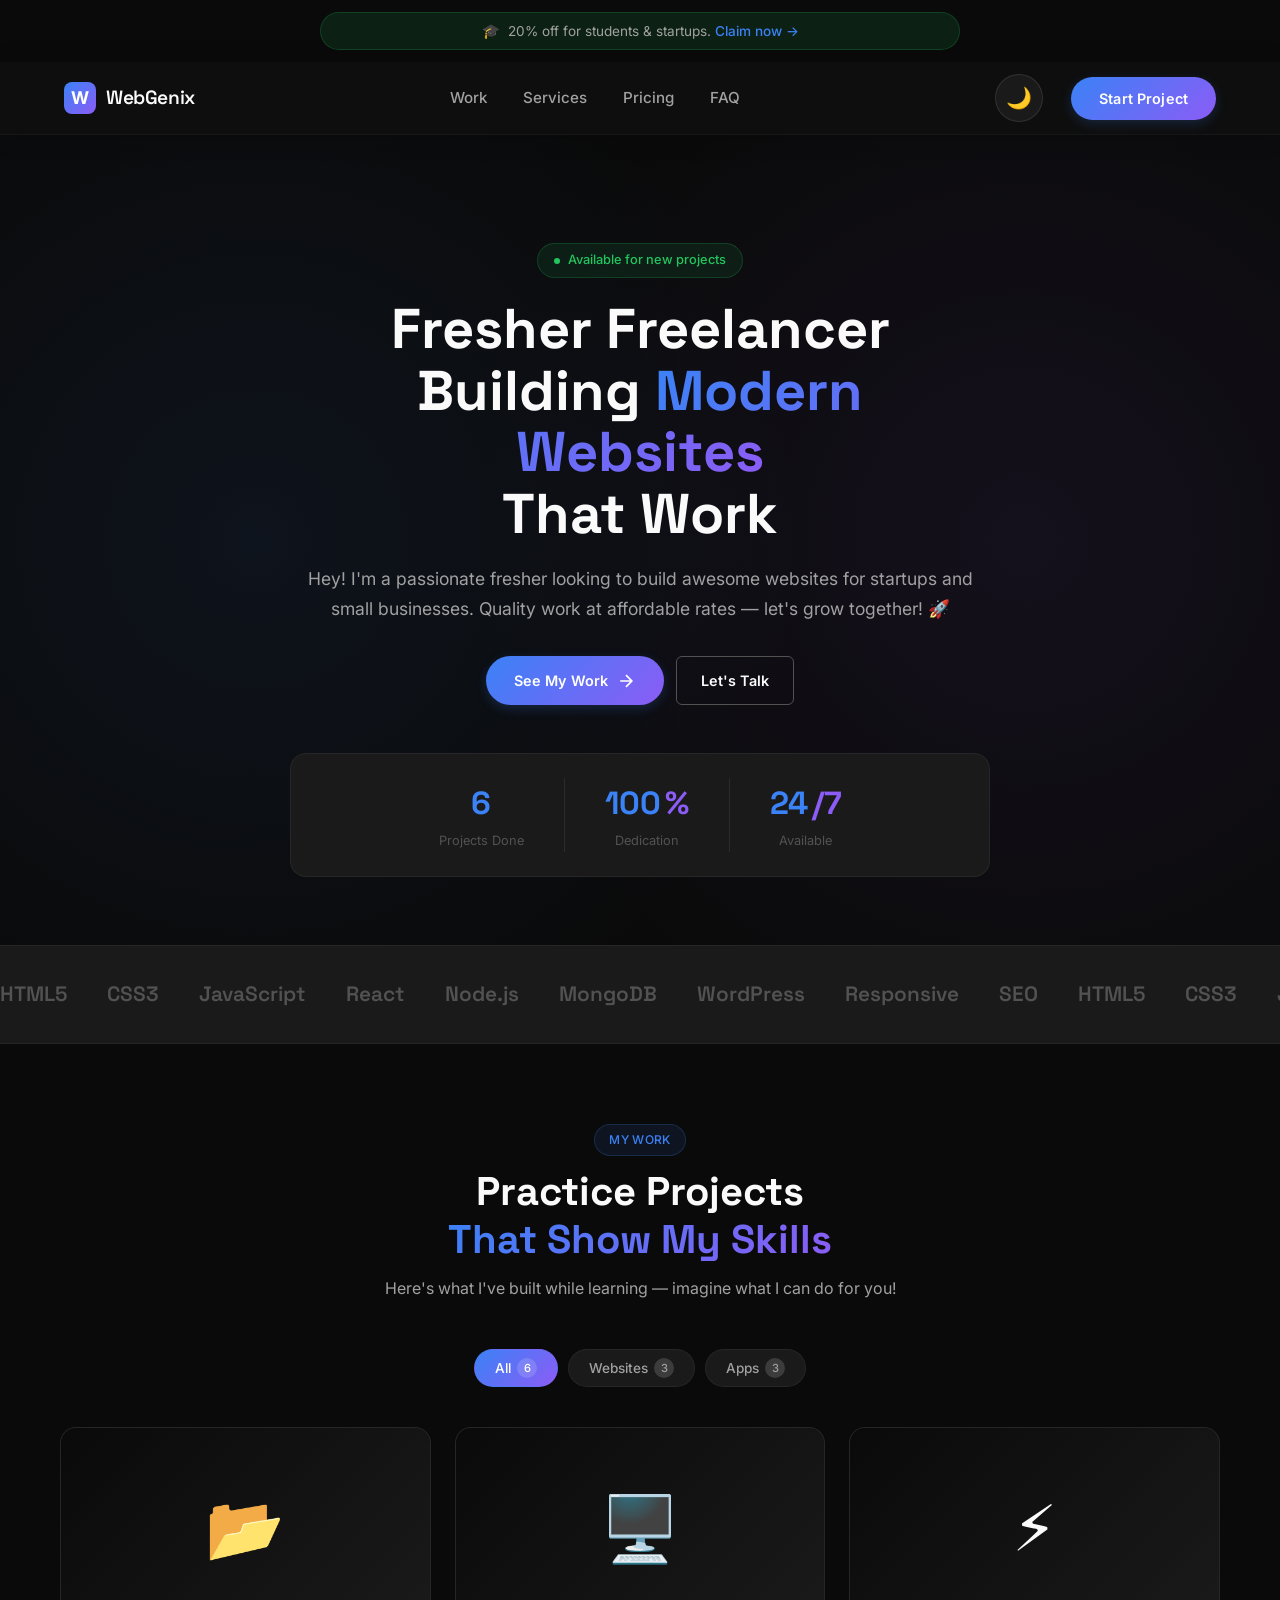
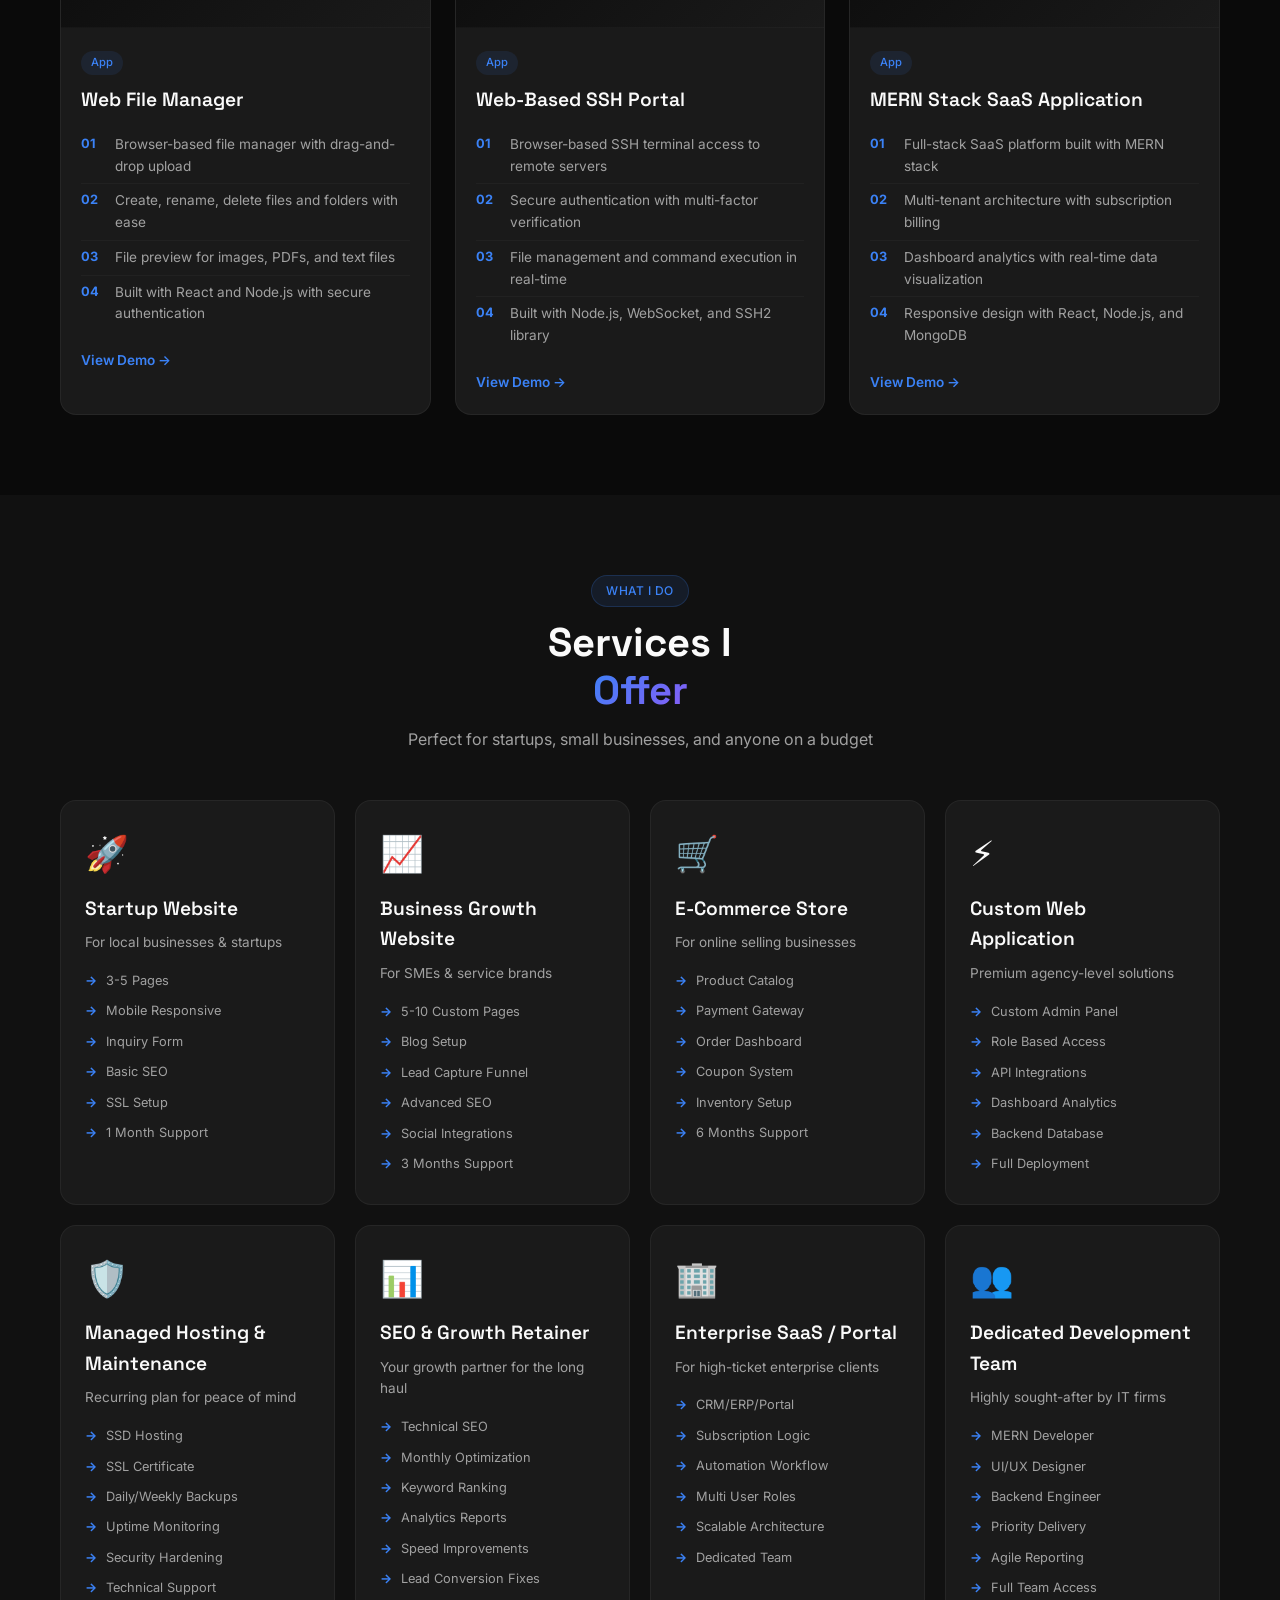
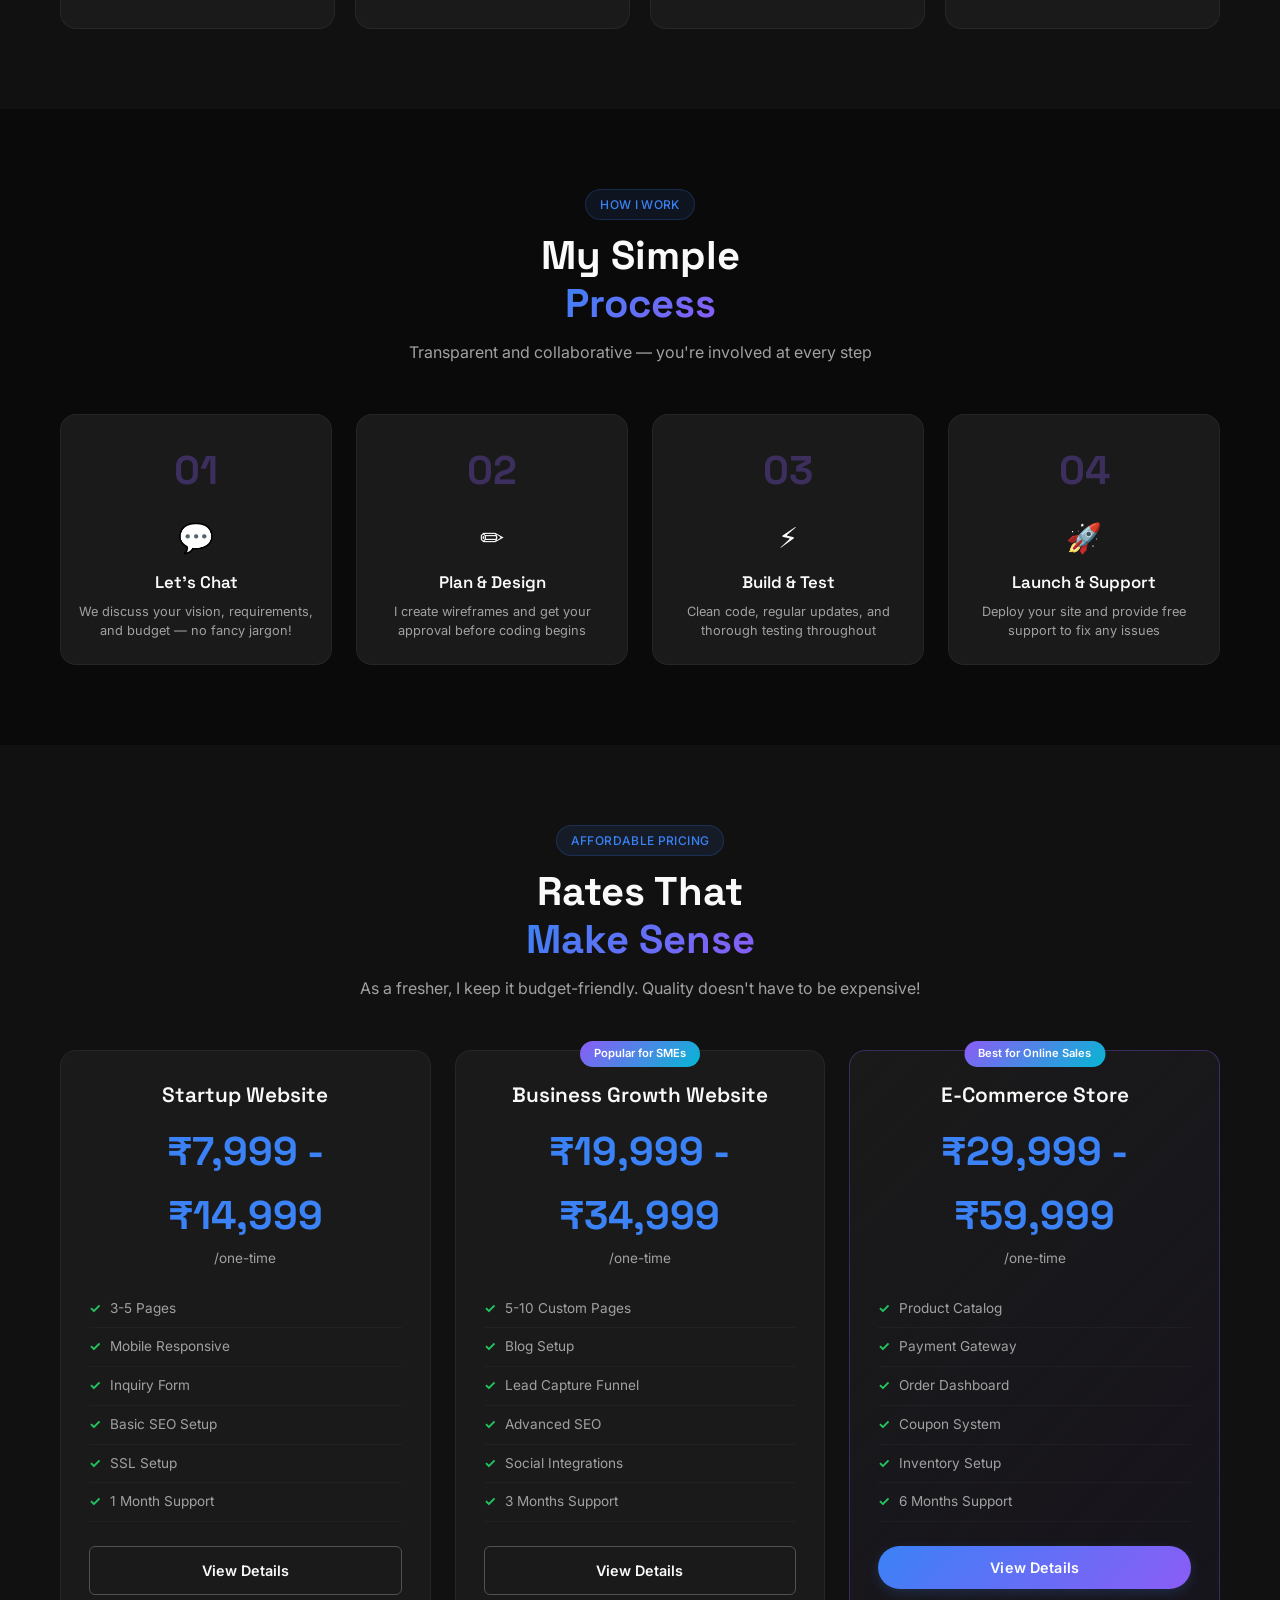
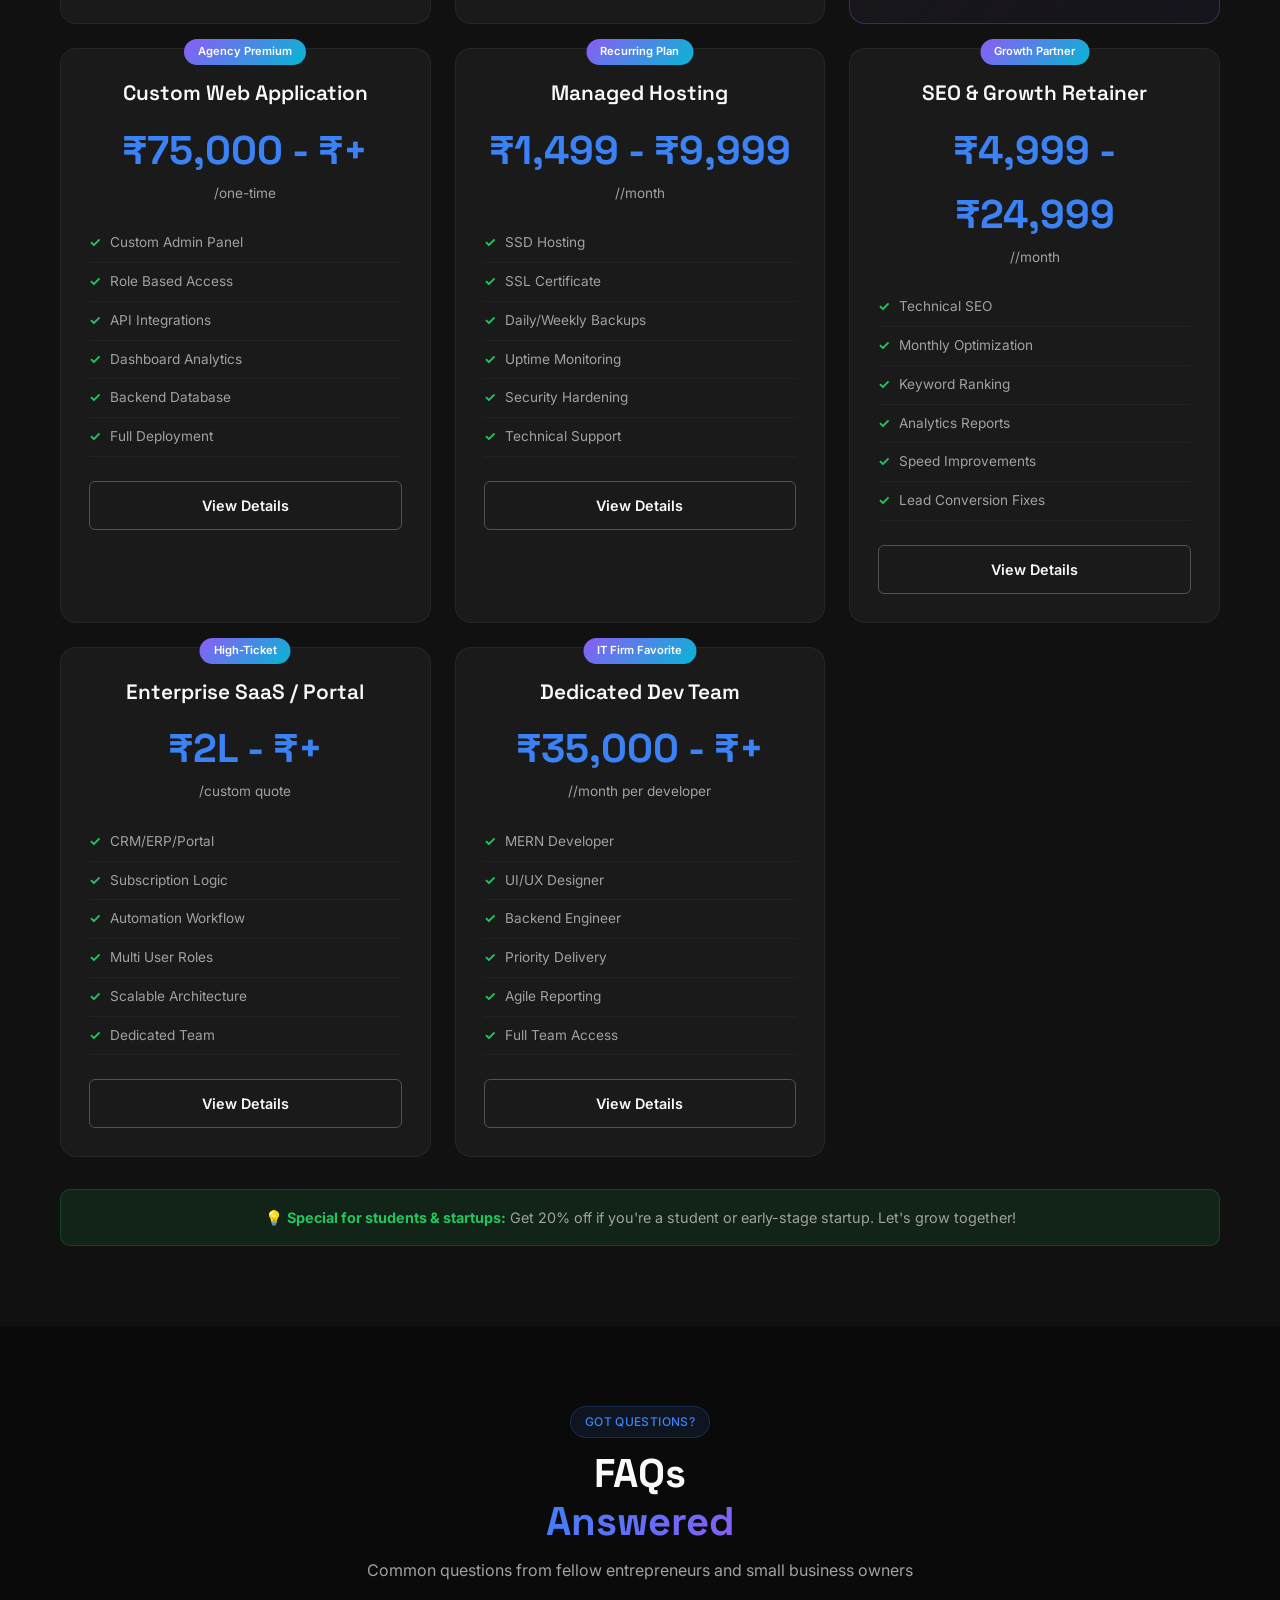
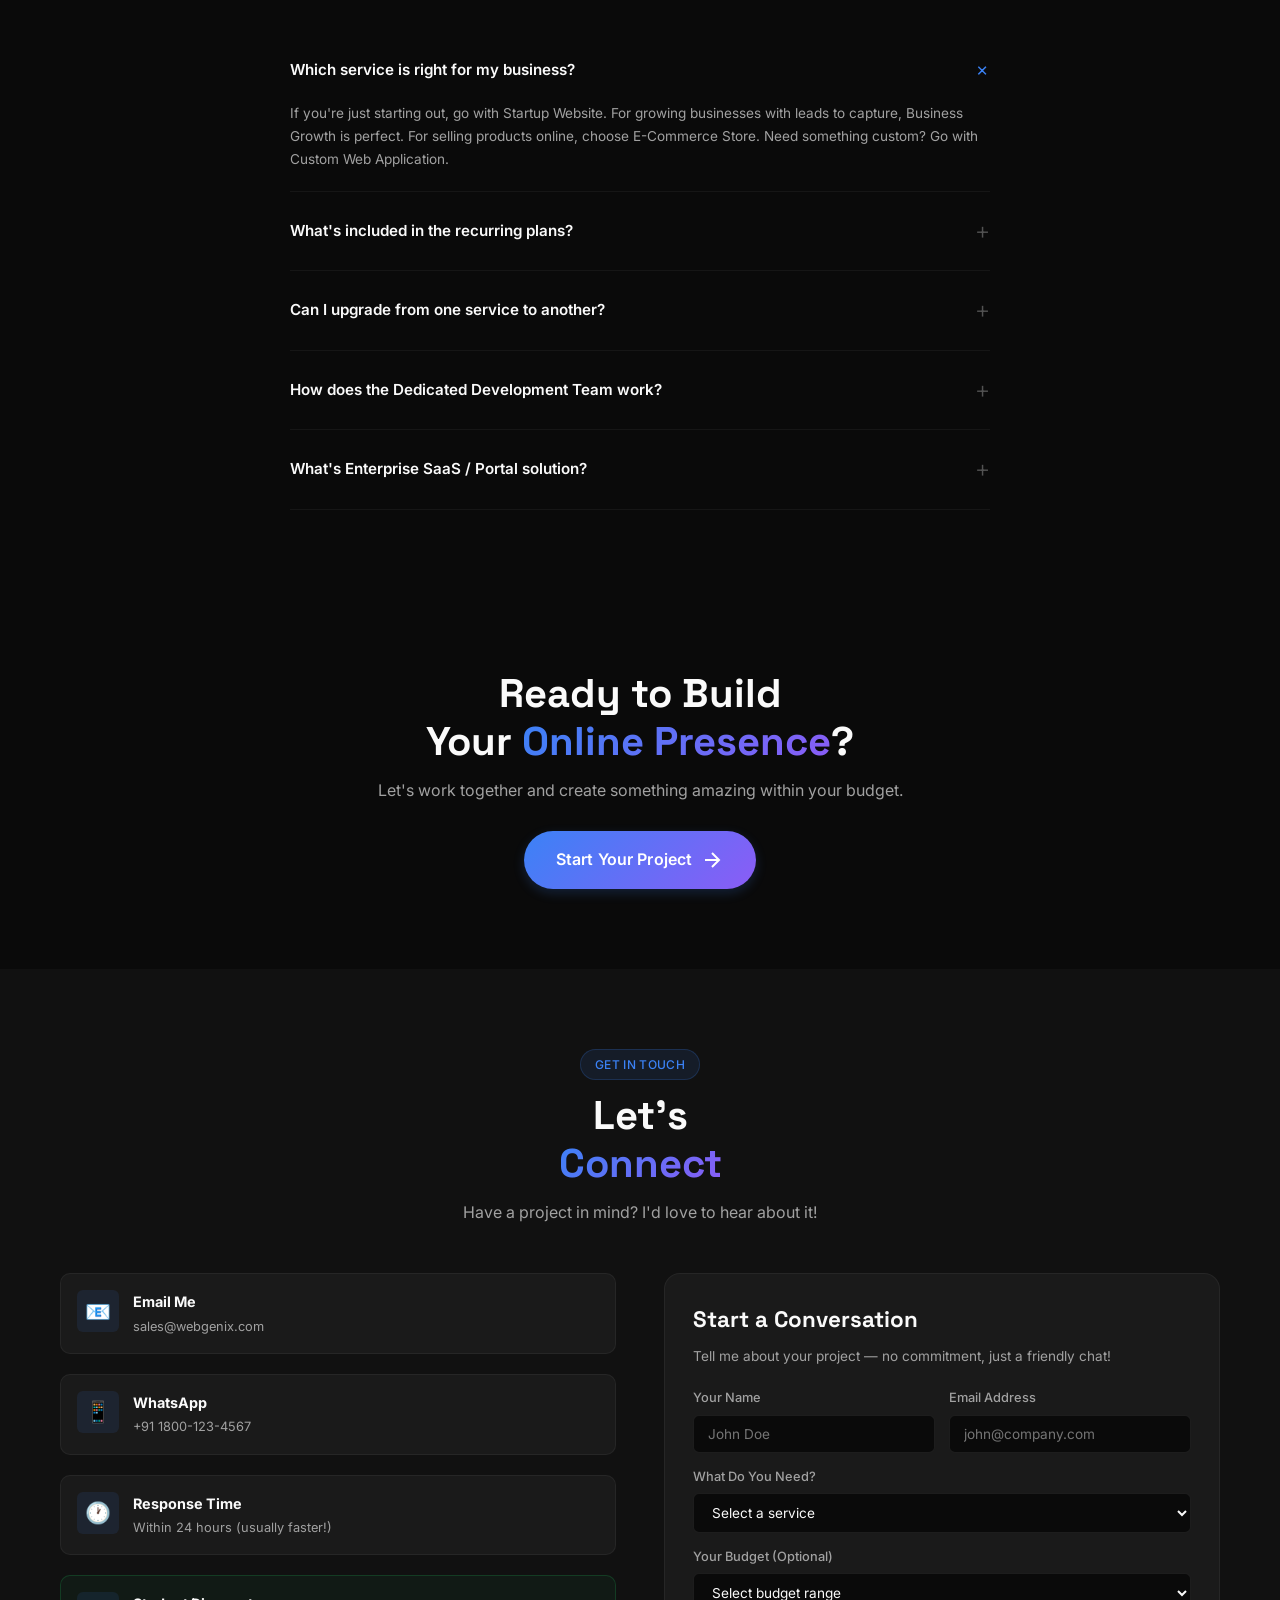
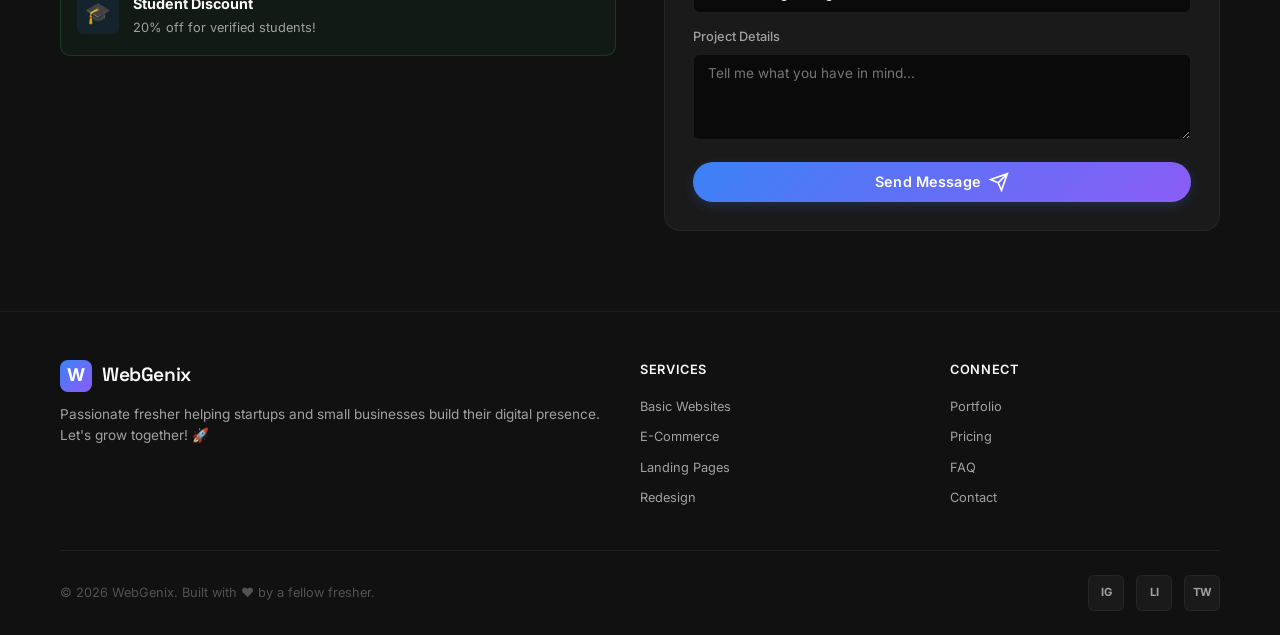
==== commit 4cb19f35: "Second commit" ====
--- a/index.html
+++ b/index.html
@@ -10,6 +10,12 @@
     <link rel="stylesheet" href="style.css">
 </head>
 <body>
+    <!-- Announcement Bar -->
+    <div class="announcement-bar">
+        <span class="icon">🎓</span>
+        <span>20% off for students & startups. <a href="#contact">Claim now →</a></span>
+    </div>
+
     <!-- Header -->
     <header class="header" id="header">
         <div class="container">
@@ -24,11 +30,13 @@
                     <a href="#pricing" class="nav-link">Pricing</a>
                     <a href="#faq" class="nav-link">FAQ</a>
                 </nav>
-                <button class="theme-toggle" id="themeToggle" aria-label="Toggle theme">
-                    <span class="theme-icon light-icon">☀️</span>
-                    <span class="theme-icon dark-icon">🌙</span>
-                </button>
-                <a href="#contact" class="btn-nav">Hire Me</a>
+                <div class="header-actions">
+                    <button class="theme-toggle" id="themeToggle" aria-label="Toggle theme">
+                        <span class="theme-icon light-icon">☀️</span>
+                        <span class="theme-icon dark-icon">🌙</span>
+                    </button>
+                    <a href="#contact" class="btn btn-primary">Start Project</a>
+                </div>
                 <button class="mobile-menu-btn" id="mobileMenuBtn" aria-label="Toggle menu">
                     <span></span>
                     <span></span>
--- a/style.css
+++ b/style.css
@@ -118,14 +118,23 @@
 }
 
 .btn-primary {
-    background: linear-gradient(135deg, #3b82f6, #2563eb);
+    padding: 10px 28px;
+    font-size: 0.9rem;
+    font-weight: 600;
+    border-radius: 9999px;
+    background: linear-gradient(135deg, var(--color-primary), var(--color-accent));
     color: white;
-    box-shadow: 0 2px 8px rgba(59, 130, 246, 0.3);
+    border: none;
+    box-shadow: 0 4px 12px rgba(59, 130, 246, 0.2);
+    transition: all 300ms ease;
+    text-decoration: none;
+    cursor: pointer;
+    letter-spacing: 0.01em;
 }
 
 .btn-primary:hover {
     transform: translateY(-2px);
-    box-shadow: 0 4px 16px rgba(59, 130, 246, 0.5);
+    box-shadow: 0 6px 20px rgba(59, 130, 246, 0.3);
 }
 
 .btn-secondary {
@@ -144,79 +153,144 @@
     font-size: 1rem;
 }
 
-/* Header */
+/* Premium Navbar Redesign */
 .header {
-    position: fixed;
-    top: 0; left: 0; right: 0;
-    height: 64px;
-    background: rgba(10, 10, 10, 0.9);
-    backdrop-filter: blur(16px);
-    border-bottom: 1px solid rgba(255, 255, 255, 0.05);
-    z-index: 1000;
-    transition: box-shadow 300ms ease;
-}
-
-.header.scrolled {
-    box-shadow: 0 2px 12px rgba(0, 0, 0, 0.2);
+    position: sticky;
+    top: 0;
+    z-index: 100;
+    padding: 12px 0;
+    background: rgba(255, 255, 255, 0.88);
+    backdrop-filter: blur(12px);
+    -webkit-backdrop-filter: blur(12px);
+    box-shadow: 0 2px 24px rgba(0, 0, 0, 0.04);
+    border-bottom: 1px solid rgba(0, 0, 0, 0.04);
+    transition: all 300ms ease;
+}
+
+[data-theme="dark"] .header {
+    background: rgba(15, 15, 15, 0.88);
+    border-bottom-color: rgba(255, 255, 255, 0.04);
+    box-shadow: 0 2px 24px rgba(0, 0, 0, 0.2);
+}
+
+.header .container {
+    max-width: 1200px;
+    margin: 0 auto;
+    padding: 0 24px;
 }
 
 .header-content {
     display: flex;
     align-items: center;
     justify-content: space-between;
-    height: 100%;
-}
-
+    gap: 24px;
+}
+
+/* Logo */
 .logo {
     display: flex;
     align-items: center;
     gap: 10px;
+    text-decoration: none;
+    flex-shrink: 0;
+}
+
+.logo-icon {
+    width: 32px;
+    height: 32px;
+    border-radius: 8px;
+    background: linear-gradient(135deg, var(--color-primary), var(--color-accent));
+    display: flex;
+    align-items: center;
+    justify-content: center;
+    color: white;
+    font-weight: 700;
+    font-size: 1.1rem;
+    transition: transform 300ms ease;
+}
+
+.logo:hover .logo-icon {
+    transform: scale(1.05);
+}
+
+.logo-text {
+    font-family: var(--font-display);
+    font-weight: 600;
     font-size: 1.2rem;
-    font-weight: 700;
-    font-family: var(--font-display);
-}
-
-.logo-icon {
-    width: 36px; height: 36px;
-    background: linear-gradient(135deg, #3b82f6, #8b5cf6);
+    color: var(--color-text);
+    letter-spacing: -0.02em;
+}
+
+/* Nav Links */
+.nav {
+    display: flex;
+    align-items: center;
+    gap: 36px;
+    flex-shrink: 0;
+}
+
+.nav a {
+    font-weight: 500;
+    font-size: 0.95rem;
+    color: var(--color-text-secondary);
+    text-decoration: none;
+    padding: 8px 0;
+    position: relative;
+    transition: color 300ms ease;
+}
+
+.nav a::after {
+    content: '';
+    position: absolute;
+    bottom: 0;
+    left: 0;
+    width: 100%;
+    height: 1.5px;
+    background: var(--color-primary);
+    transform: scaleX(0);
+    transform-origin: center;
+    transition: transform 300ms ease;
+}
+
+.nav a:hover {
+    color: var(--color-primary);
+}
+
+.nav a:hover::after {
+    transform: scaleX(1);
+}
+
+/* Header Actions */
+.header-actions {
+    display: flex;
+    align-items: center;
+    gap: 16px;
+    flex-shrink: 0;
+}
+
+/* Theme Toggle */
+.theme-toggle {
+    width: 36px;
+    height: 36px;
     border-radius: 8px;
+    border: 1px solid var(--color-border);
+    background: transparent;
     display: flex;
     align-items: center;
     justify-content: center;
-    font-weight: 800;
-    font-size: 1.1rem;
-    color: white;
-}
-
-.nav {
-    display: flex;
-    gap: 28px;
-}
-
-.nav-link {
-    color: var(--color-text-secondary);
-    font-weight: 500;
-    font-size: 0.9rem;
-    transition: color 200ms ease;
-}
-
-.nav-link:hover { color: var(--color-text); }
-
-.btn-nav {
-    padding: 8px 20px;
-    background: linear-gradient(135deg, #3b82f6, #8b5cf6);
-    color: white;
-    border-radius: var(--radius-full);
-    font-size: 0.85rem;
-    font-weight: 600;
-    transition: all 250ms ease;
-}
-
-.btn-nav:hover {
-    transform: translateY(-2px);
-    box-shadow: 0 4px 12px rgba(59, 130, 246, 0.4);
-}
-
+    cursor: pointer;
+    color: var(--color-text-secondary);
+    font-size: 1rem;
+    transition: all 300ms ease;
+}
+
+.theme-toggle:hover {
+    background: rgba(59, 130, 246, 0.05);
+    border-color: rgba(59, 130, 246, 0.2);
+    color: var(--color-primary);
+}
+
+/* Mobile Menu Button */
 .mobile-menu-btn {
     display: none;
     flex-direction: column;
@@ -970,6 +1044,39 @@
     transform: translateY(-3px);
 }
 
+/* Announcement Bar */
+.announcement-bar {
+    max-width: 640px;
+    margin: 12px auto;
+    padding: 8px 24px;
+    background: rgba(34, 197, 94, 0.08);
+    border: 1px solid rgba(34, 197, 94, 0.15);
+    border-radius: 9999px;
+    text-align: center;
+    font-size: 0.85rem;
+    color: var(--color-text-secondary);
+    line-height: 1.4;
+    display: flex;
+    align-items: center;
+    justify-content: center;
+    gap: 8px;
+}
+
+[data-theme="dark"] .announcement-bar {
+    background: rgba(34, 197, 94, 0.12);
+    border-color: rgba(34, 197, 94, 0.2);
+}
+
+.announcement-bar .icon {
+    font-size: 0.9rem;
+}
+
+.announcement-bar a {
+    color: var(--color-primary);
+    text-decoration: none;
+    font-weight: 500;
+}
+
 /* Responsive */
 @media (max-width: 1024px) {
     .footer-top { grid-template-columns: 1fr 1fr; }
@@ -979,19 +1086,21 @@
 }
 
 @media (max-width: 768px) {
+    .header-content {
+        flex-wrap: wrap;
+        justify-content: center;
+        gap: 16px;
+    }
     .nav {
-        display: none;
-        position: absolute;
-        top: 64px; left: 0; right: 0;
-        background: var(--color-bg);
-        border-bottom: 1px solid rgba(255, 255, 255, 0.05);
-        flex-direction: column;
-        padding: 20px;
-        gap: 14px;
+        order: 3;
+        width: 100%;
+        justify-content: center;
+        gap: 24px;
     }
-    .nav.active { display: flex; }
+    .header-actions {
+        order: 2;
+    }
     .mobile-menu-btn { display: flex; }
-    .btn-nav { display: none; }
     
     .hero-title { font-size: 2.5rem; }
     .hero-stats { flex-direction: column; gap: 20px; padding: 20px; }
@@ -1006,6 +1115,12 @@
     .portfolio-grid { grid-template-columns: 1fr; }
     .services-grid { grid-template-columns: 1fr; }
     .pricing-grid { grid-template-columns: 1fr; }
+    
+    .announcement-bar {
+        max-width: 90%;
+        padding: 8px 16px;
+        font-size: 0.8rem;
+    }
 }
 
 @media (max-width: 480px) {
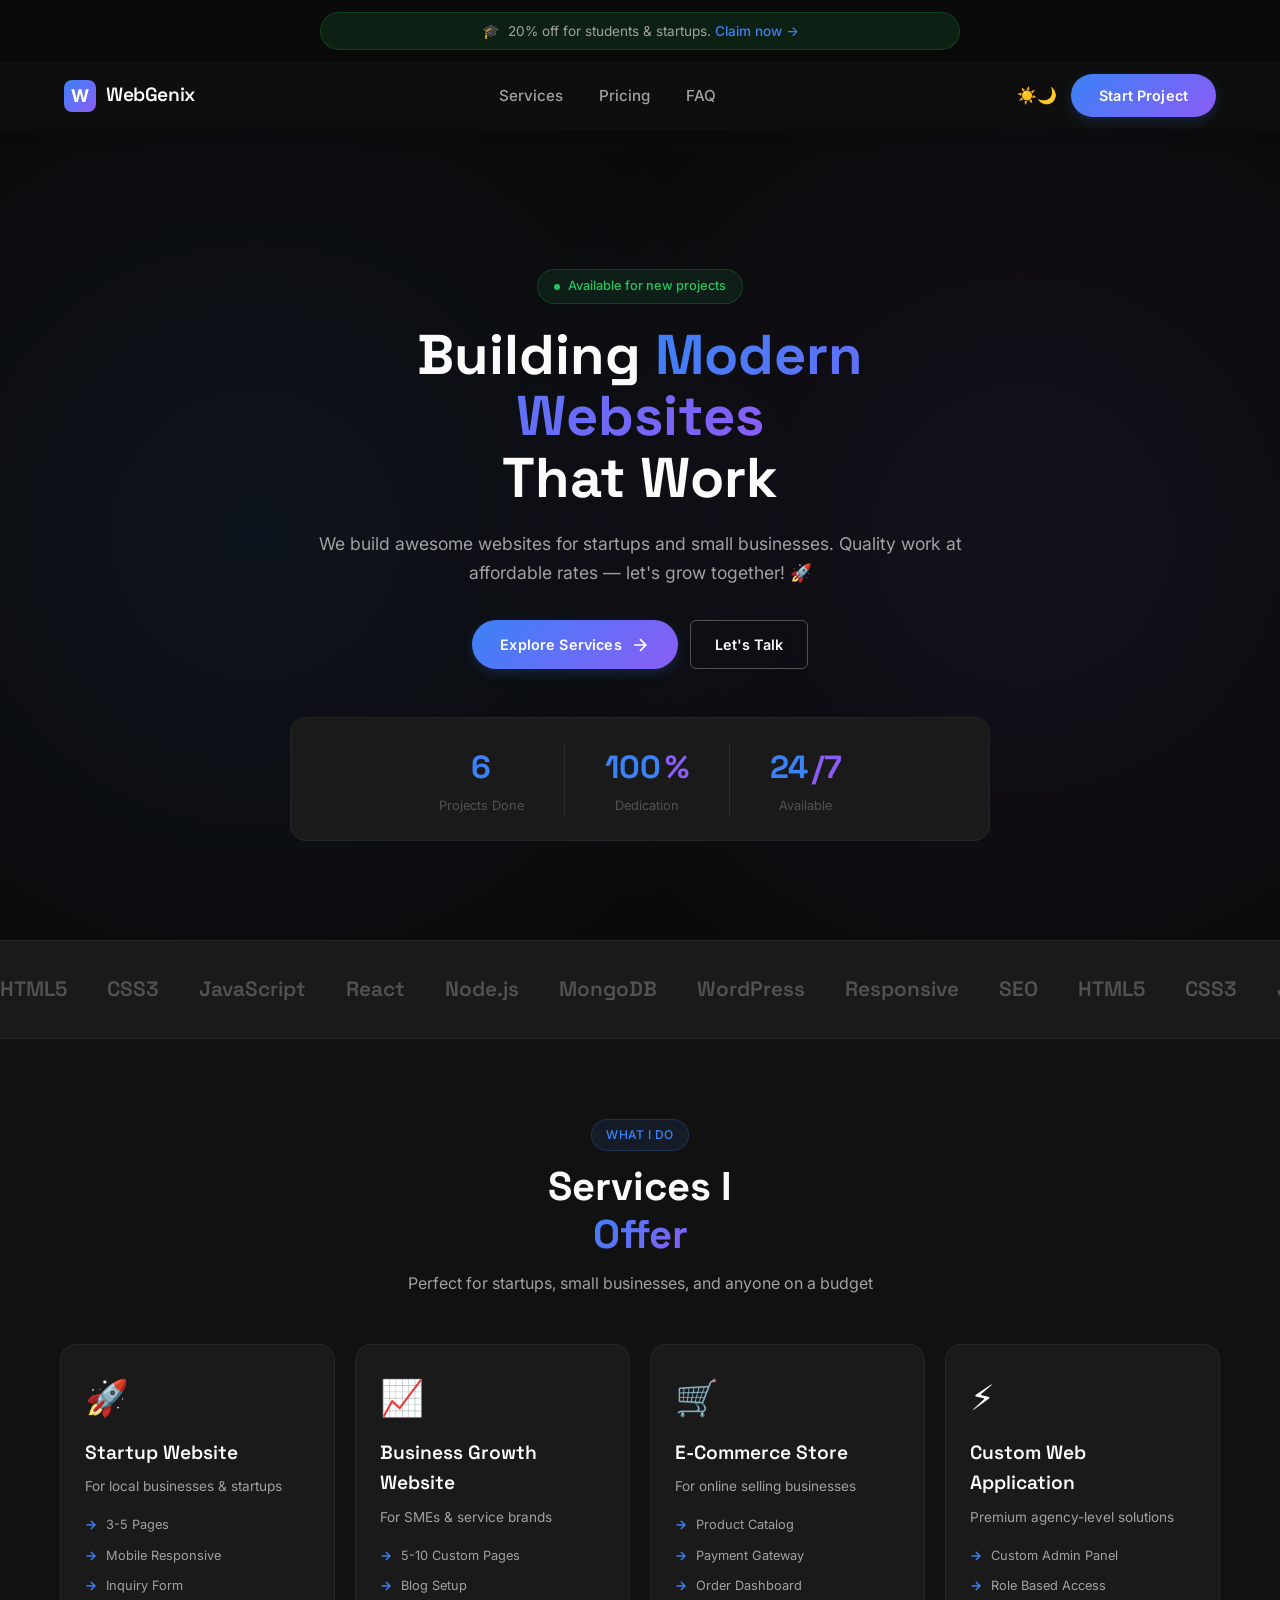
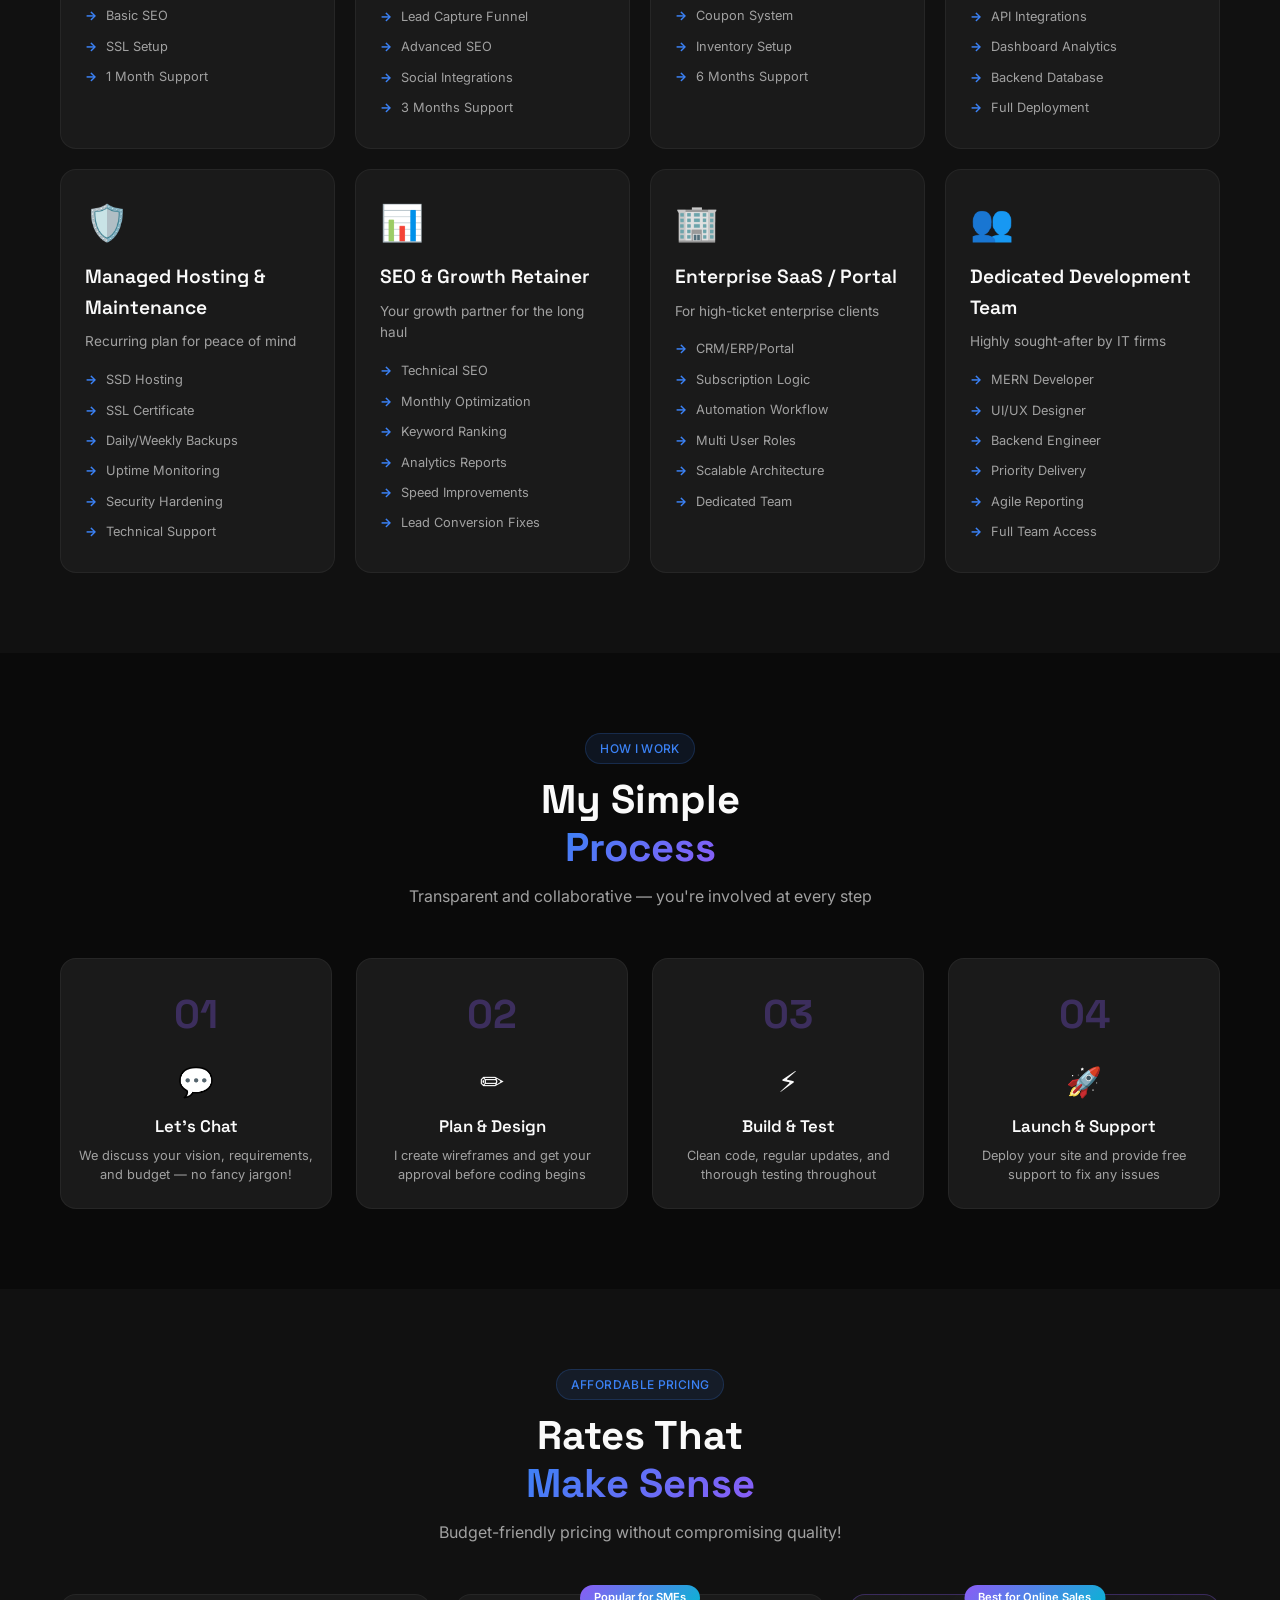
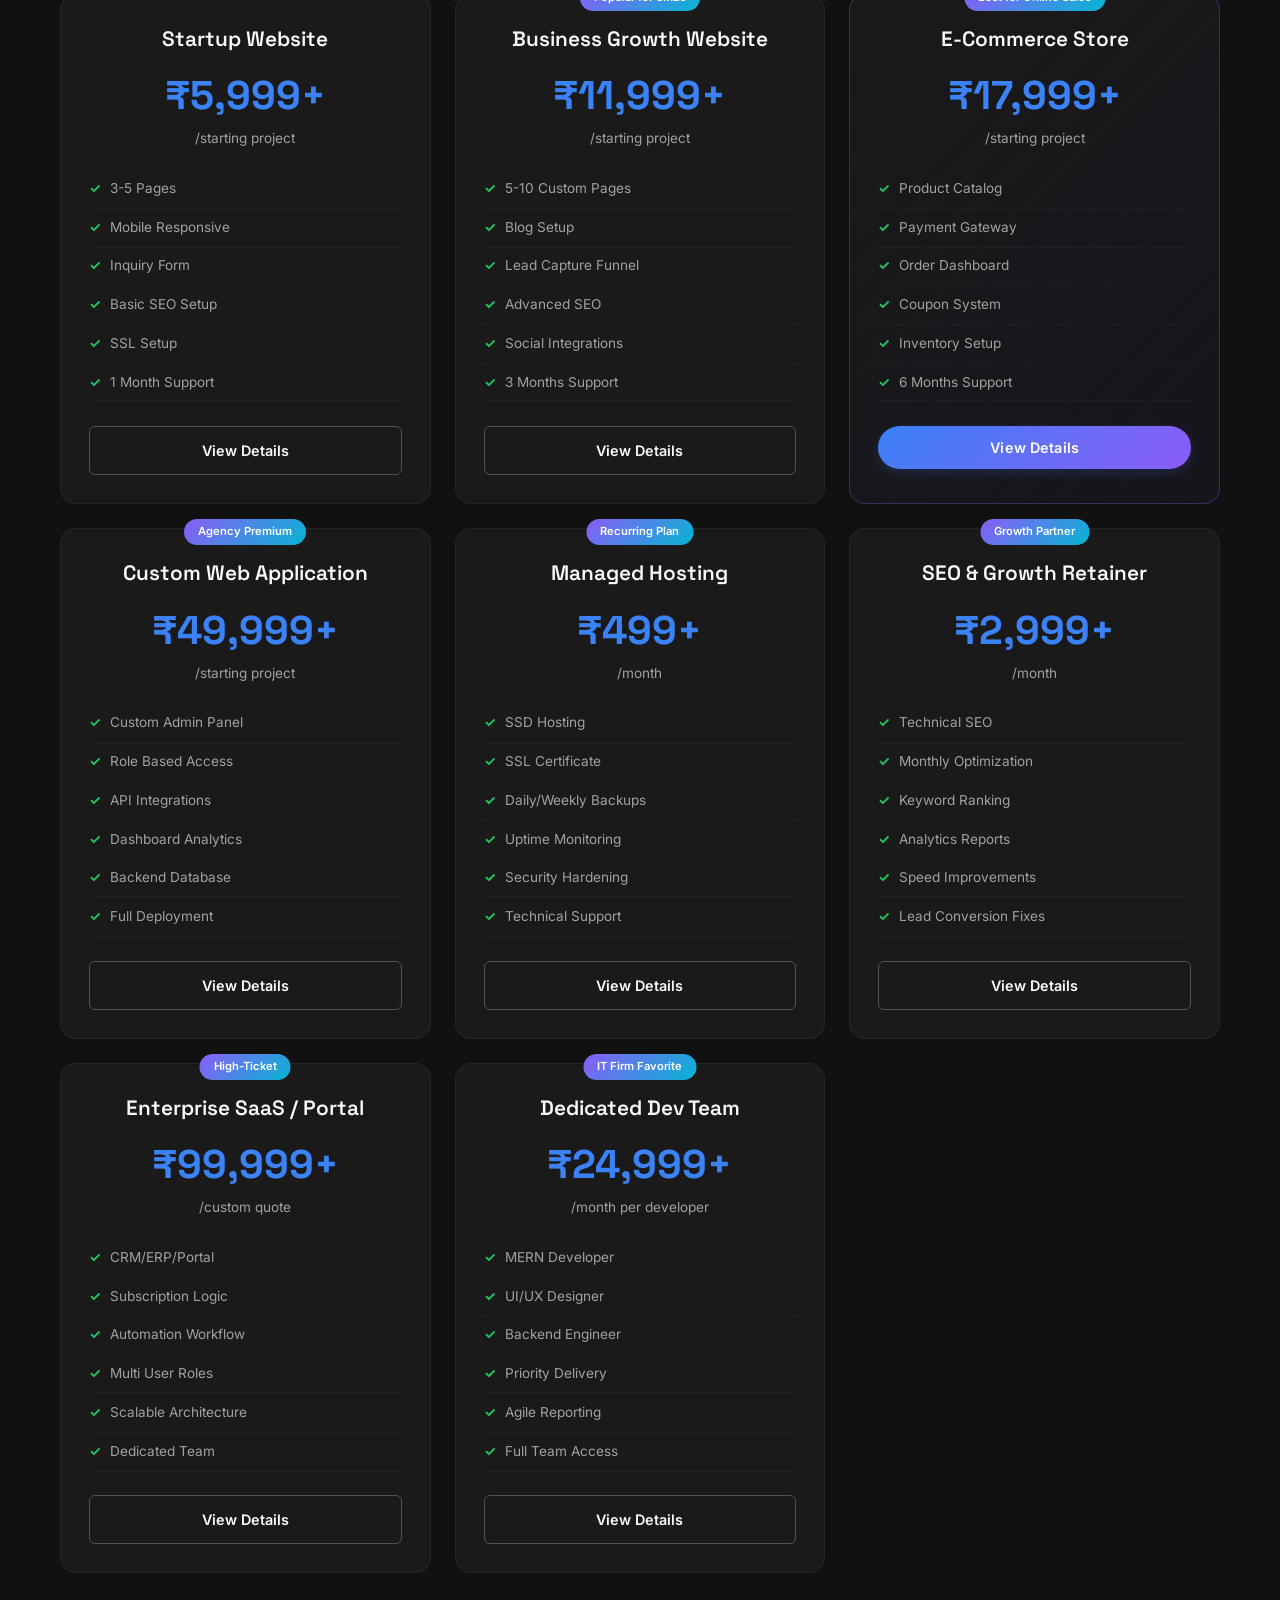
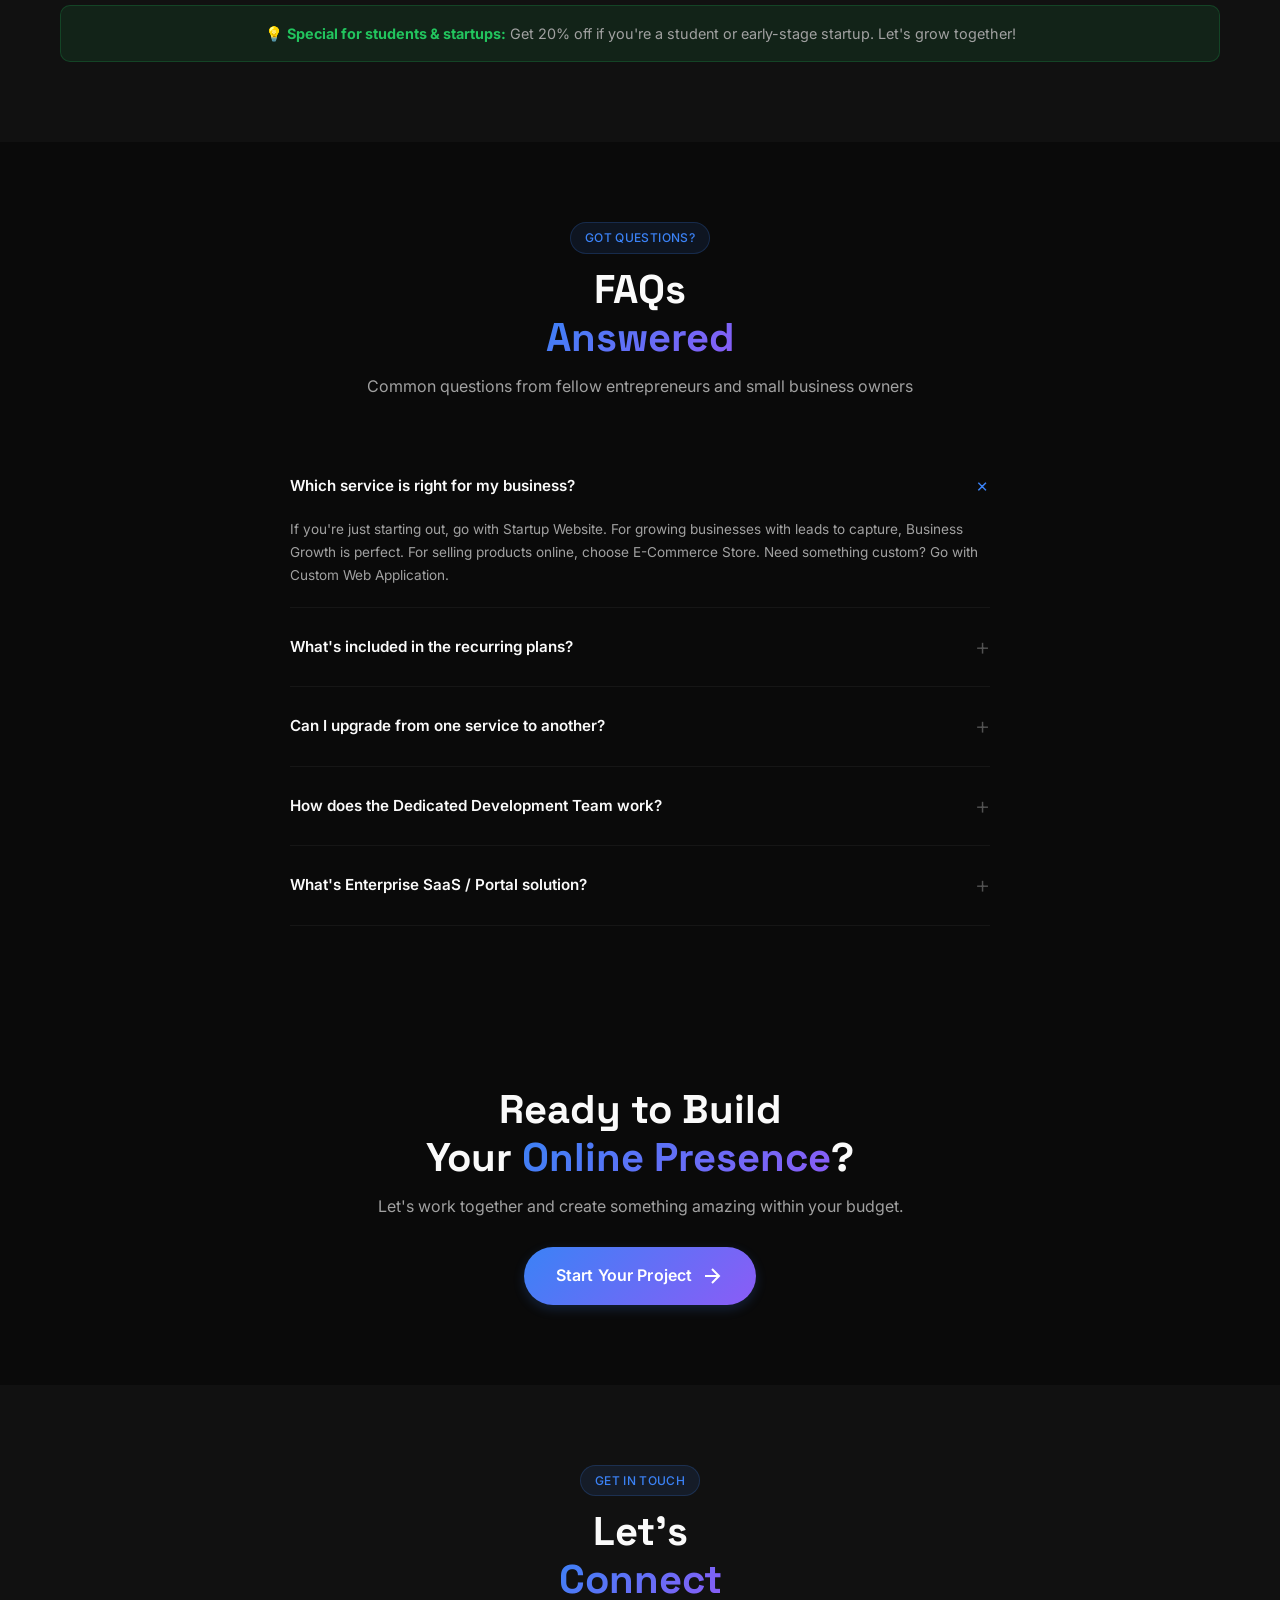
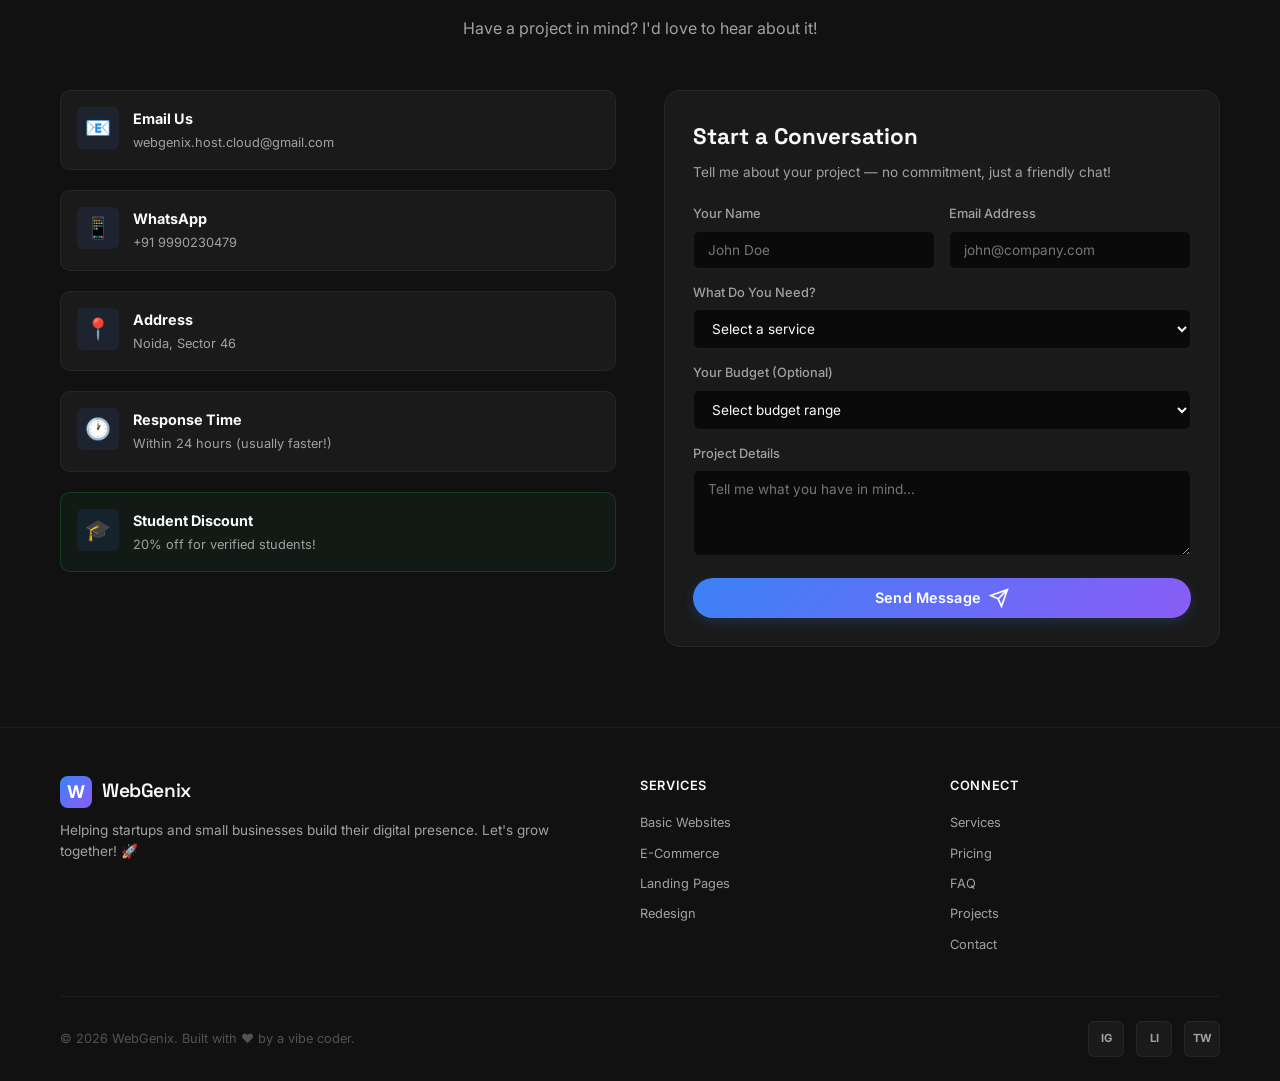
==== commit 7f97478b: "2" ====
--- a/index.html
+++ b/index.html
@@ -3,7 +3,7 @@
 <head>
     <meta charset="UTF-8">
     <meta name="viewport" content="width=device-width, initial-scale=1.0">
-    <title>WebGenix - Fresher Freelancer | Affordable Web Development</title>
+    <title>WebGenix - Affordable Web Development</title>
     <link rel="preconnect" href="https://fonts.googleapis.com">
     <link rel="preconnect" href="https://fonts.gstatic.com" crossorigin>
     <link href="https://fonts.googleapis.com/css2?family=Inter:wght@400;500;600;700&family=Space+Grotesk:wght@400;500;600;700&display=swap" rel="stylesheet">
@@ -25,7 +25,6 @@
                     <span class="logo-text">WebGenix</span>
                 </a>
                 <nav class="nav" id="nav">
-                    <a href="#portfolio" class="nav-link">Work</a>
                     <a href="#services" class="nav-link">Services</a>
                     <a href="#pricing" class="nav-link">Pricing</a>
                     <a href="#faq" class="nav-link">FAQ</a>
@@ -56,17 +55,16 @@
                     Available for new projects
                 </div>
                 <h1 class="hero-title animate-on-scroll">
-                    Fresher Freelancer<br>
                     Building <span class="text-gradient">Modern Websites</span><br>
                     That Work
                 </h1>
                 <p class="hero-description animate-on-scroll">
-                    Hey! I'm a passionate fresher looking to build awesome websites for startups and small businesses. 
+                    We build awesome websites for startups and small businesses. 
                     <span class="highlight">Quality work at affordable rates</span> — let's grow together! 🚀
                 </p>
                 <div class="hero-actions animate-on-scroll">
-                    <a href="#portfolio" class="btn btn-primary">
-                        See My Work
+                    <a href="#services" class="btn btn-primary">
+                        Explore Services
                         <svg width="20" height="20" viewBox="0 0 24 24" fill="none" stroke="currentColor" stroke-width="2">
                             <path d="M5 12h14M12 5l7 7-7 7"/>
                         </svg>
@@ -123,36 +121,6 @@
         </div>
     </section>
 
-    <!-- Portfolio Section -->
-    <section class="section" id="portfolio">
-        <div class="container">
-            <div class="section-header animate-on-scroll">
-                <span class="section-tag">My Work</span>
-                <h2 class="section-title">Practice Projects<br><span class="text-gradient">That Show My Skills</span></h2>
-                <p class="section-description">Here's what I've built while learning — imagine what I can do for you!</p>
-            </div>
-            
-            <div class="portfolio-tabs animate-on-scroll">
-                <button class="tab-btn active" data-filter="all">
-                    <span>All</span>
-                    <span class="tab-count">6</span>
-                </button>
-                <button class="tab-btn" data-filter="website">
-                    <span>Websites</span>
-                    <span class="tab-count">3</span>
-                </button>
-                <button class="tab-btn" data-filter="application">
-                    <span>Apps</span>
-                    <span class="tab-count">3</span>
-                </button>
-            </div>
-
-            <div class="portfolio-grid" id="portfolioGrid">
-                <!-- Portfolio items loaded by JS -->
-            </div>
-        </div>
-    </section>
-
     <!-- Services Section -->
     <section class="section section-alt" id="services">
         <div class="container">
@@ -210,7 +178,7 @@
             <div class="section-header animate-on-scroll">
                 <span class="section-tag">Affordable Pricing</span>
                 <h2 class="section-title">Rates That<br><span class="text-gradient">Make Sense</span></h2>
-                <p class="section-description">As a fresher, I keep it budget-friendly. Quality doesn't have to be expensive!</p>
+                <p class="section-description">Budget-friendly pricing without compromising quality!</p>
             </div>
             <div class="pricing-grid" id="pricingPlans">
                 <!-- Pricing plans loaded by JS -->
@@ -264,15 +232,22 @@
                     <div class="contact-card">
                         <div class="contact-icon-wrap"><span>📧</span></div>
                         <div>
-                            <h4>Email Me</h4>
-                            <p>sales@webgenix.com</p>
+                            <h4>Email Us</h4>
+                            <p>webgenix.host.cloud@gmail.com</p>
                         </div>
                     </div>
                     <div class="contact-card">
                         <div class="contact-icon-wrap"><span>📱</span></div>
                         <div>
                             <h4>WhatsApp</h4>
-                            <p>+91 1800-123-4567</p>
+                            <p>+91 9990230479</p>
+                        </div>
+                    </div>
+                    <div class="contact-card">
+                        <div class="contact-icon-wrap"><span>📍</span></div>
+                        <div>
+                            <h4>Address</h4>
+                            <p>Noida, Sector 46</p>
                         </div>
                     </div>
                     <div class="contact-card">
@@ -291,43 +266,51 @@
                     </div>
                 </div>
                 <div class="contact-form-wrap animate-on-scroll">
-                    <form id="quoteForm" class="contact-form">
+                    <form id="quoteForm" class="contact-form" action="https://formsubmit.co/webgenix.host.cloud@gmail.com" method="POST">
+                        <input type="hidden" name="_subject" value="New WebGenix Inquiry">
+                        <input type="hidden" name="_captcha" value="false">
+                        <input type="hidden" name="_template" value="table">
                         <h3>Start a Conversation</h3>
                         <p class="form-intro">Tell me about your project — no commitment, just a friendly chat!</p>
                         <div class="form-row">
                             <div class="form-group">
                                 <label>Your Name</label>
-                                <input type="text" placeholder="John Doe" required>
+                                <input type="text" name="name" placeholder="John Doe" required>
                             </div>
                             <div class="form-group">
                                 <label>Email Address</label>
-                                <input type="email" placeholder="john@company.com" required>
+                                <input type="email" name="email" placeholder="john@company.com" required>
                             </div>
                         </div>
                         <div class="form-group">
                             <label>What Do You Need?</label>
-                            <select required>
+                            <select name="service" required>
                                 <option value="">Select a service</option>
-                                <option>Basic Website (3-5 pages)</option>
+                                <option>Startup Website</option>
+                                <option>Business Growth Website</option>
                                 <option>E-Commerce Store</option>
-                                <option>Landing Page</option>
-                                <option>Website Redesign</option>
+                                <option>Custom Web Application</option>
+                                <option>Managed Hosting</option>
+                                <option>SEO & Growth Retainer</option>
+                                <option>Enterprise SaaS / Portal</option>
+                                <option>Dedicated Dev Team</option>
                                 <option>Not sure yet (let's discuss!)</option>
                             </select>
                         </div>
                         <div class="form-group">
                             <label>Your Budget (Optional)</label>
-                            <select>
+                            <select name="budget">
                                 <option value="">Select budget range</option>
                                 <option>₹5,000 - ₹10,000</option>
                                 <option>₹10,000 - ₹20,000</option>
-                                <option>₹20,000+</option>
+                                <option>₹20,000 - ₹50,000</option>
+                                <option>₹50,000+</option>
                                 <option>Let's discuss</option>
                             </select>
                         </div>
                         <div class="form-group">
                             <label>Project Details</label>
-                            <textarea rows="4" placeholder="Tell me what you have in mind..."></textarea>
+                            <textarea name="message" rows="4" placeholder="Tell me what you have in mind..."></textarea>
                         </div>
                         <button type="submit" class="btn btn-primary" style="width:100%;">
                             Send Message
@@ -350,7 +333,7 @@
                         <div class="logo-icon"><span>W</span></div>
                         <span class="logo-text">WebGenix</span>
                     </div>
-                    <p>Passionate fresher helping startups and small businesses build their digital presence. Let's grow together! 🚀</p>
+                    <p>Helping startups and small businesses build their digital presence. Let's grow together! 🚀</p>
                 </div>
                 <div class="footer-links">
                     <h4>Services</h4>
@@ -361,14 +344,15 @@
                 </div>
                 <div class="footer-links">
                     <h4>Connect</h4>
-                    <a href="#portfolio">Portfolio</a>
+                    <a href="#services">Services</a>
                     <a href="#pricing">Pricing</a>
                     <a href="#faq">FAQ</a>
+                    <a href="upcoming-projects.html">Projects</a>
                     <a href="#contact">Contact</a>
                 </div>
             </div>
             <div class="footer-bottom">
-                <p>&copy; 2026 WebGenix. Built with ❤️ by a fellow fresher.</p>
+                <p>&copy; 2026 WebGenix. Built with ❤️ by a vibe coder.</p>
                 <div class="footer-social">
                     <a href="#" aria-label="Instagram">IG</a>
                     <a href="#" aria-label="LinkedIn">LI</a>
--- a/style.css
+++ b/style.css
@@ -1088,17 +1088,23 @@
 @media (max-width: 768px) {
     .header-content {
         flex-wrap: wrap;
-        justify-content: center;
-        gap: 16px;
+        justify-content: space-between;
+        gap: 12px;
     }
     .nav {
+        display: none;
         order: 3;
         width: 100%;
-        justify-content: center;
-        gap: 24px;
+        flex-direction: column;
+        align-items: center;
+        gap: 16px;
+        padding: 16px 0;
+        border-top: 1px solid rgba(255, 255, 255, 0.05);
     }
+    .nav.active { display: flex; }
     .header-actions {
         order: 2;
+        margin-left: auto;
     }
     .mobile-menu-btn { display: flex; }
     
@@ -1129,39 +1135,6 @@
     .section-title { font-size: 1.75rem; }
 }
 
-/* Theme Toggle Button */
-.theme-toggle {
-    width: 48px;
-    height: 48px;
-    border-radius: 50%;
-    border: 1.5px solid rgba(255, 255, 255, 0.1);
-    background: var(--color-surface);
-    cursor: pointer;
-    display: flex;
-    align-items: center;
-    justify-content: center;
-    position: relative;
-    transition: all 300ms ease;
-    margin-right: 12px;
-}
-
-.theme-toggle:hover {
-    border-color: var(--color-primary);
-    transform: translateY(-2px);
-}
-
-.theme-icon {
-    font-size: 1.3rem;
-    position: absolute;
-    transition: all 400ms ease;
-}
-
-.light-icon { opacity: 0; transform: rotate(-90deg) scale(0); }
-.dark-icon { opacity: 1; transform: rotate(0) scale(1); }
-
-[data-theme="light"] .light-icon { opacity: 1; transform: rotate(0) scale(1); }
-[data-theme="light"] .dark-icon { opacity: 0; transform: rotate(90deg) scale(0); }
-
 /* Light Theme */
 [data-theme="light"] {
     --color-bg: #ffffff;
@@ -1177,13 +1150,20 @@
 }
 
 [data-theme="light"] .header {
-    background: rgba(255, 255, 255, 0.9);
-    border-bottom: 1px solid rgba(0, 0, 0, 0.05);
+    background: rgba(255, 255, 255, 0.88);
+    border-bottom-color: rgba(0, 0, 0, 0.04);
+    box-shadow: 0 2px 24px rgba(0, 0, 0, 0.04);
 }
 
 [data-theme="light"] .theme-toggle {
     border-color: rgba(0, 0, 0, 0.1);
     background: #f8f9fa;
+}
+
+[data-theme="light"] .theme-toggle:hover {
+    background: rgba(59, 130, 246, 0.05);
+    border-color: rgba(59, 130, 246, 0.2);
+    color: var(--color-primary);
 }
 
 [data-theme="light"] .hero-pattern {
